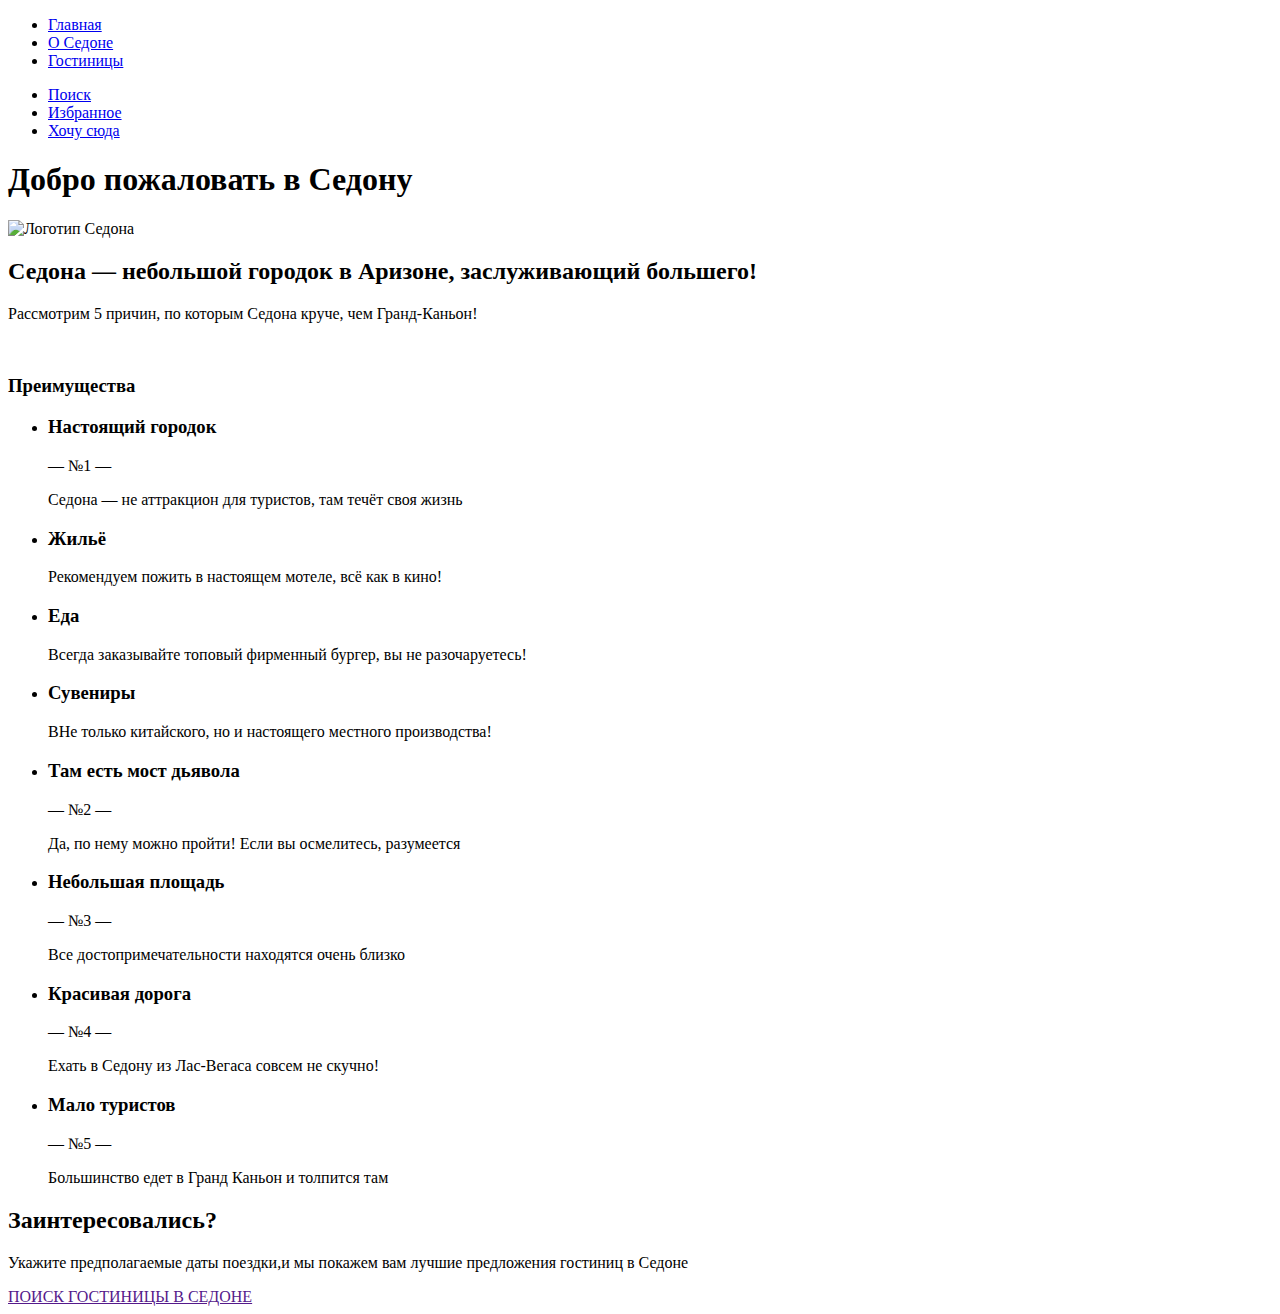
==== index.html @ 96c13f96 "Добавляет разметку" ====
<!DOCTYPE html>
<html lang="ru">
  <head>
    <meta charset="utf-8">
    <title>Седона</title>
  </head>

  <body>
    <header class="page-header">
      <nav class="navigation">
        <ul class="navigation-list">
          <li class="navigation-item">
            <a class="navigation-link" href="main.html">Главная</a>
          </li>
          <li class="navigation-item">
            <a class="navigation-link" href="about.html">О Седоне</a>
          </li>
          <li class="navigation-item">
            <a class="navigation-link" href="hotel.html">Гостиницы</a>
          </li>

        </ul>
        <ul class="navigation-user">
          <li class="navigation-item">
            <a class="navigation-link" href="#"><span class="visually-hidden">Поиск</span></a>
          </li>
          <li class="navigation-item">
            <a class="navigation-link" href="#"><span class="visually-hidden">Избранное</span></a>
          </li>
          <li class="navigation-item">
            <a class="navigation-link" href="#">Хочу сюда</a>
          </li>

        </ul>
      </nav>
    </header>
    <main class="main-index">
      <h1 class="visually-hiden">Добро пожаловать в Седону</h1>
       <img class="logo" src="" alt="Логотип Седона">
        <h2 class="advantages-title">Седона — небольшой городок в Аризоне,
        заслуживающий большего!
       </h2>
        <p class="advantages-description">Рассмотрим 5 причин, по которым Седона круче, чем Гранд-Каньон!</p>    
    <section class="advantages">
       <h3 class="visually-hidden">Преимущества</h3>
         <ul class="advantages-list">
           <li class="advantages-item">
             <h3 class="advantages-title">Настоящий городок</h3>
             <p class="advantages-description">— №1 —</p>
             <p class="advantages-description">Седона — не аттракцион для туристов, там течёт своя жизнь</p>
          </li>
          <li class="advantages-item">
            <h3 class="advantages-title">Жильё</h3>
            <p class="advantages-description">Рекомендуем пожить в настоящем мотеле, 
              всё как в кино!</p>
          </li>
          <li class="advantages-item">
            <h3 class="advantages-title">Еда</h3>
            <p class="advantages-description">Всегда заказывайте
              топовый фирменный бургер, вы не разочаруетесь!</p>
          </li>
          <li class="advantages-item">
            <h3 class="advantages-title">Сувениры</h3>
            <p class="advantages-description">ВНе только китайского, 
              но и настоящего местного производства!</p>
          </li>
          <li class="advantages-item">
            <h3 class="advantages-title">Там есть
              мост дьявола</h3>
              <p class="advantages-description">— №2 —</p>
            <p class="advantages-description">Да, по нему можно пройти! Если вы осмелитесь, разумеется</p>
          </li>
          <li class="advantages-item">
            <h3 class="advantages-title">Небольшая
              площадь</h3>
              <p class="advantages-description">— №3 —</p>
            <p class="advantages-description">Все достопримечательности находятся очень близко</p>
          </li>
          <li class="advantages-item">
            <h3 class="advantages-title">Красивая
              дорога</h3>
            <p class="advantages-description">— №4 —</p>
            <p class="advantages-description">Ехать в Седону из Лас-Вегаса совсем не скучно!</p>
          </li>
          <li class="advantages-item">
            <h3 class="advantages-title">Мало туристов</h3>
            <p class="advantages-description">— №5 —</p>  
            <p class="advantages-description">Большинство едет в Гранд Каньон и толпится там</p>
          </li>
          </ul>
      </section>
      <section>
        <h2 class="hoteles-titel">Заинтересовались?</h2>
        <p>Укажите предполагаемые даты поездки,и мы покажем вам лучшие предложения гостиниц в Седоне
        </p>
        <a href="">ПОИСК ГОСТИНИЦЫ В CЕДОНЕ</a>
      </section>
    </main>

  </body>
</html>
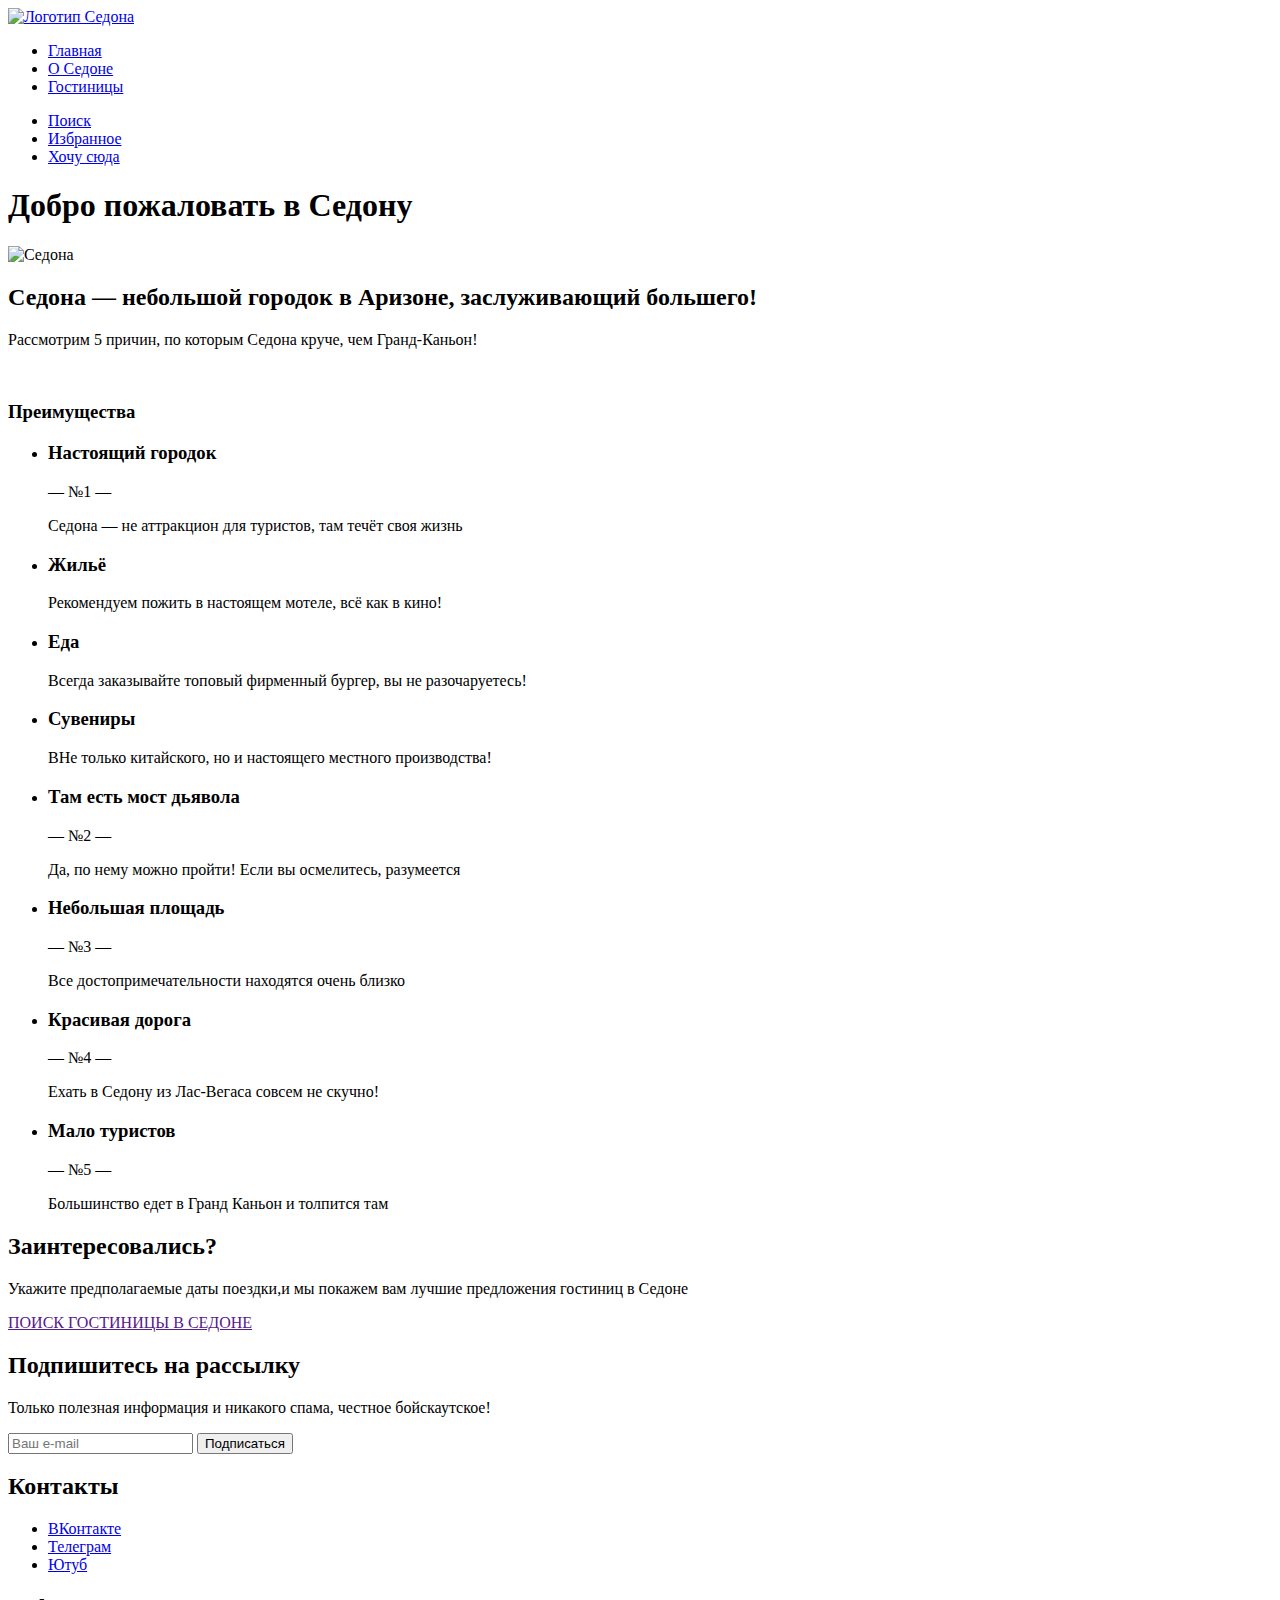
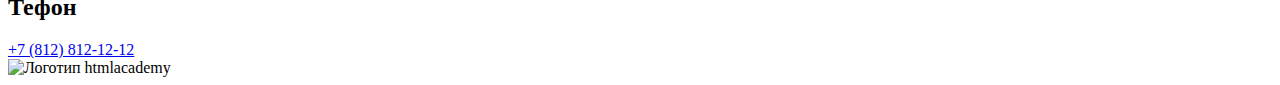
==== commit 09228175: "Добавляет разметку" ====
--- a/index.html
+++ b/index.html
@@ -8,35 +8,36 @@
   <body>
     <header class="page-header">
       <nav class="navigation">
+        <a class="navigation-logo" href="index.html">
+          <img class="page-header-logo" src="" alt="Логотип Седона">
+        </a>
         <ul class="navigation-list">
           <li class="navigation-item">
-            <a class="navigation-link" href="main.html">Главная</a>
+              <a class="navigation-link" href="main.html">Главная</a>
           </li>
           <li class="navigation-item">
-            <a class="navigation-link" href="about.html">О Седоне</a>
+              <a class="navigation-link" href="about.html">О Седоне</a>
           </li>
           <li class="navigation-item">
-            <a class="navigation-link" href="hotel.html">Гостиницы</a>
+              <a class="navigation-link navigation-link-current" href="hotel.html">Гостиницы</a>
           </li>
-
-        </ul>
-        <ul class="navigation-user">
+      </ul>
+      <ul class="navigation-user">
           <li class="navigation-item">
-            <a class="navigation-link" href="#"><span class="visually-hidden">Поиск</span></a>
+              <a class="navigation-link" href="#"><span class="visually-hidden">Поиск</span></a>
           </li>
           <li class="navigation-item">
-            <a class="navigation-link" href="#"><span class="visually-hidden">Избранное</span></a>
+              <a class="navigation-link" href="#"><span class="visually-hidden">Избранное</span></a>
           </li>
           <li class="navigation-item">
-            <a class="navigation-link" href="#">Хочу сюда</a>
+              <a class="navigation-link" href="#">Хочу сюда</a>
           </li>
-
-        </ul>
+    </ul>
       </nav>
     </header>
     <main class="main-index">
       <h1 class="visually-hiden">Добро пожаловать в Седону</h1>
-       <img class="logo" src="" alt="Логотип Седона">
+       <img class="logo" src="" alt="Седона">
         <h2 class="advantages-title">Седона — небольшой городок в Аризоне,
         заслуживающий большего!
        </h2>
@@ -95,7 +96,46 @@
         </p>
         <a href="">ПОИСК ГОСТИНИЦЫ В CЕДОНЕ</a>
       </section>
+      <section class="subscription">
+        <h2 class="subscription-title">
+          Подпишитесь на рассылку
+        </h2>
+        <p>Только полезная информация и никакого спама, честное бойскаутское!</p>
+        <form class="subscription-form" action="https://echo.htmlacademy.ru/" method="post"> 
+        <input class="field" placeholder="Ваш e-mail" type="email" name="subsription-email" id="subsription-email">
+        <button class="button-subsription-email" type="submit">
+          <span class="visually-hidden">Подписаться</span>
+        </button>
+        </form>
+      </section>
     </main>
 
+    <footer class="page-footer">
+      <section class="footer-social">
+      <h2 class="visually-hidden">Контакты</h2>
+      <ul>
+        <li class="footer-social-item">
+          <a class="button" href="https://vk.com/htmlacademy">
+            <span class="visually-hidden">ВКонтакте</span>
+          </a>
+        </li>
+        <li class="footer-social-item">
+          <a class="button" href="https://t.me/htmlacademy">
+            <span class="visually-hidden">Телеграм</span>
+          </a>
+        </li>
+        <li class="footer-social-item">
+          <a class="button" href=" https://www.youtube.com/user/htmlacademyru">
+            <span class="visually-hidden">Ютуб</span>
+          </a>
+        </li>
+      </ul>
+      </section>
+      <section class="footer-contacts">
+        <h2 class="visually-hidden">Тефон</h2>
+      <a class="footer-contacts-phone" href="tel:+78128121212">+7 (812) 812-12-12</a> 
+      </section>
+      <img class="logo" src="" alt="Логотип htmlacademy">
+    </footer>
   </body>
 </html>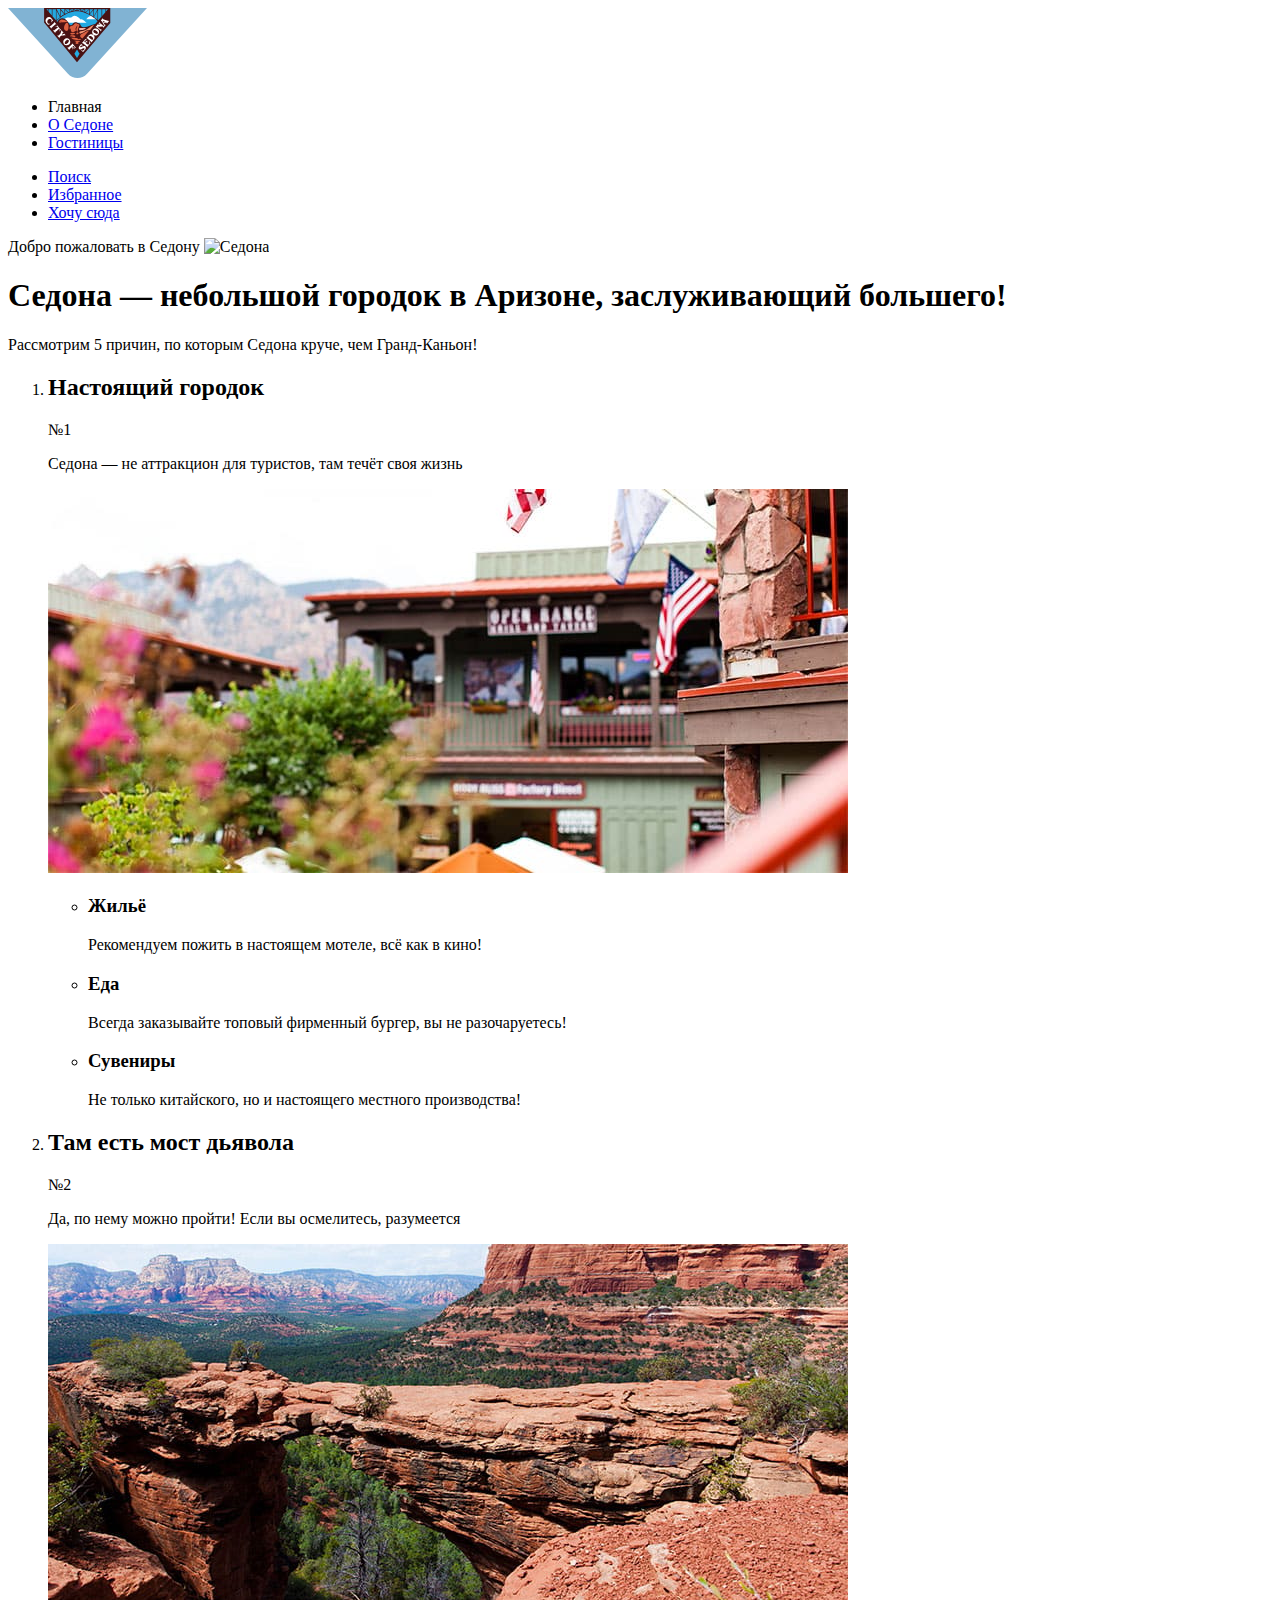
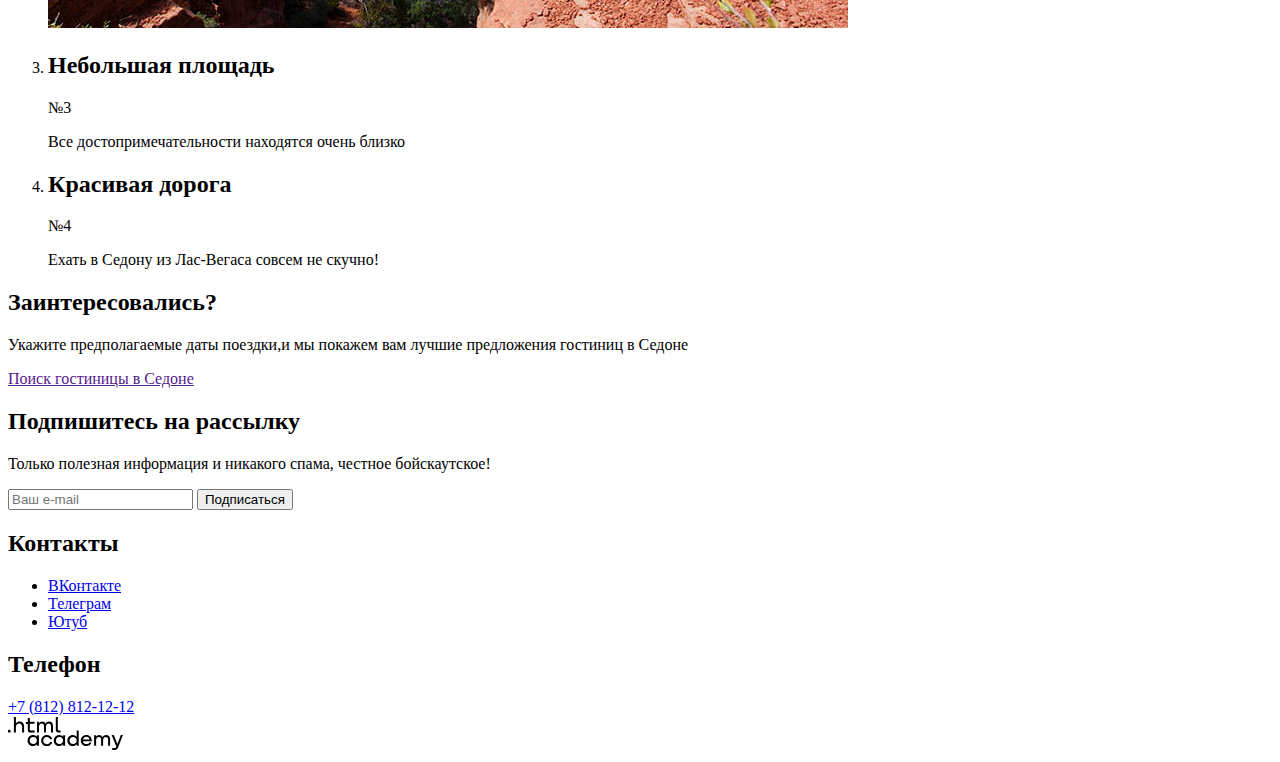
==== commit 46b677b8: "Добавляет графику" ====
--- a/index.html
+++ b/index.html
@@ -4,111 +4,110 @@
     <meta charset="utf-8">
     <title>Седона</title>
   </head>
+  <body>
 
-  <body>
-    <header class="page-header">
+
+  <header class="page-header">
+    <img class="page-header-logo" src="images/logo.svg" width="139" height="70" alt="Логотип Седона">
       <nav class="navigation">
-        <a class="navigation-logo" href="index.html">
-          <img class="page-header-logo" src="" alt="Логотип Седона">
-        </a>
         <ul class="navigation-list">
           <li class="navigation-item">
-              <a class="navigation-link" href="main.html">Главная</a>
+            <a class="navigation-link navigation-link-current">Главная</a>
           </li>
           <li class="navigation-item">
-              <a class="navigation-link" href="about.html">О Седоне</a>
+            <a class="navigation-link" href="about.html">О Седоне</a>
           </li>
           <li class="navigation-item">
-              <a class="navigation-link navigation-link-current" href="hotel.html">Гостиницы</a>
+            <a class="navigation-link" href="hotel.html">Гостиницы</a>
           </li>
-      </ul>
-      <ul class="navigation-user">
+        </ul>
+      </nav>
+        <ul class="navigation-user">
           <li class="navigation-item">
-              <a class="navigation-link" href="#"><span class="visually-hidden">Поиск</span></a>
+            <a class="navigation-link" href="#"><span class="visually-hidden">Поиск</span></a>
           </li>
           <li class="navigation-item">
-              <a class="navigation-link" href="#"><span class="visually-hidden">Избранное</span></a>
+            <a class="navigation-link" href="#"><span class="visually-hidden">Избранное</span></a>
           </li>
           <li class="navigation-item">
-              <a class="navigation-link" href="#">Хочу сюда</a>
+            <a class="navigation-link" href="#">Хочу сюда</a>
           </li>
-    </ul>
-      </nav>
-    </header>
-    <main class="main-index">
-      <h1 class="visually-hiden">Добро пожаловать в Седону</h1>
-       <img class="logo" src="" alt="Седона">
-        <h2 class="advantages-title">Седона — небольшой городок в Аризоне,
-        заслуживающий большего!
-       </h2>
-        <p class="advantages-description">Рассмотрим 5 причин, по которым Седона круче, чем Гранд-Каньон!</p>    
-    <section class="advantages">
-       <h3 class="visually-hidden">Преимущества</h3>
-         <ul class="advantages-list">
-           <li class="advantages-item">
-             <h3 class="advantages-title">Настоящий городок</h3>
-             <p class="advantages-description">— №1 —</p>
-             <p class="advantages-description">Седона — не аттракцион для туристов, там течёт своя жизнь</p>
+        </ul>
+   </header>
+
+<main class="main-index">
+  <div>
+    <a class="visually-hiden">Добро пожаловать в Седону</a>
+    <img class="logo" src="" alt="Седона">
+  </div>
+  <section class="advantages">
+    <h1 class="advantages-title">Седона — небольшой городок в Аризоне, заслуживающий большего!</h1>
+      <p class="advantages-description">Рассмотрим 5 причин, по которым Седона круче, чем Гранд-Каньон!</p>
+        <ol class="advantages-list">
+          <li class="advantages-item">
+            <div class="advantages-card">
+              <h2 class="advantages-title">Настоящий городок</h2>
+              <p class="advantages-description">№1</p>
+              <p class="advantages-description">Седона — не аттракцион для туристов, там течёт своя жизнь</p>
+            </div>
+            <div class="advantages-img">
+              <img src="images/advantages-image.jpg" width="800" height="384" alt="вид на седону">
+            </div>
+            <ul>
+              <li class="advantages-item">
+                <div class="card">
+                <h3 class="advantages-title">Жильё</h3>
+                <p class="advantages-description">Рекомендуем пожить в настоящем мотеле, всё как в кино!</p>
+                </div>
+              </li>
+              <li class="advantages-item">
+                <div class="card">
+                <h3 class="advantages-title">Еда</h3>
+                <p class="advantages-description">Всегда заказывайте топовый фирменный бургер, вы не разочаруетесь!</p>
+                </div>
+              </li>
+              <li class="advantages-item">
+                <div class="card">
+                <h3 class="advantages-title">Сувениры</h3>
+                <p class="advantages-description">Не только китайского, но и настоящего местного производства!</p>
+                </div>
+              </li>
+            </ul>
           </li>
           <li class="advantages-item">
-            <h3 class="advantages-title">Жильё</h3>
-            <p class="advantages-description">Рекомендуем пожить в настоящем мотеле, 
-              всё как в кино!</p>
+            <h2 class="advantages-title">Там есть мост дьявола</h2>
+              <p class="advantages-description">№2</p>
+              <p class="advantages-description">Да, по нему можно пройти! Если вы осмелитесь, разумеется</p>
+            <div class="advantages-img">
+              <img src="images/photo_canion.jpg" width="800" height="384" alt="вид на каньон">
+            </div>
           </li>
           <li class="advantages-item">
-            <h3 class="advantages-title">Еда</h3>
-            <p class="advantages-description">Всегда заказывайте
-              топовый фирменный бургер, вы не разочаруетесь!</p>
+            <h2 class="advantages-title">Небольшая площадь</h2>
+              <p class="advantages-description">№3</p>
+              <p class="advantages-description">Все достопримечательности находятся очень близко</p>
           </li>
           <li class="advantages-item">
-            <h3 class="advantages-title">Сувениры</h3>
-            <p class="advantages-description">ВНе только китайского, 
-              но и настоящего местного производства!</p>
+            <h2 class="advantages-title">Красивая дорога</h2>
+              <p class="advantages-description">№4</p>
+              <p class="advantages-description">Ехать в Седону из Лас-Вегаса совсем не скучно!</p>
           </li>
-          <li class="advantages-item">
-            <h3 class="advantages-title">Там есть
-              мост дьявола</h3>
-              <p class="advantages-description">— №2 —</p>
-            <p class="advantages-description">Да, по нему можно пройти! Если вы осмелитесь, разумеется</p>
-          </li>
-          <li class="advantages-item">
-            <h3 class="advantages-title">Небольшая
-              площадь</h3>
-              <p class="advantages-description">— №3 —</p>
-            <p class="advantages-description">Все достопримечательности находятся очень близко</p>
-          </li>
-          <li class="advantages-item">
-            <h3 class="advantages-title">Красивая
-              дорога</h3>
-            <p class="advantages-description">— №4 —</p>
-            <p class="advantages-description">Ехать в Седону из Лас-Вегаса совсем не скучно!</p>
-          </li>
-          <li class="advantages-item">
-            <h3 class="advantages-title">Мало туристов</h3>
-            <p class="advantages-description">— №5 —</p>  
-            <p class="advantages-description">Большинство едет в Гранд Каньон и толпится там</p>
-          </li>
-          </ul>
-      </section>
-      <section>
-        <h2 class="hoteles-titel">Заинтересовались?</h2>
-        <p>Укажите предполагаемые даты поездки,и мы покажем вам лучшие предложения гостиниц в Седоне
-        </p>
-        <a href="">ПОИСК ГОСТИНИЦЫ В CЕДОНЕ</a>
-      </section>
-      <section class="subscription">
-        <h2 class="subscription-title">
-          Подпишитесь на рассылку
-        </h2>
+        </ol>
+    </section>
+    <section>
+      <h2 class="hoteles-titel">Заинтересовались?</h2>
+        <p>Укажите предполагаемые даты поездки,и мы покажем вам лучшие предложения гостиниц в Седоне</p>
+        <a href="">Поиск гостиницы в Седоне</a>
+    </section>
+    <section class="subscription">
+      <h2 class="subscription-title">Подпишитесь на рассылку</h2>
         <p>Только полезная информация и никакого спама, честное бойскаутское!</p>
-        <form class="subscription-form" action="https://echo.htmlacademy.ru/" method="post"> 
+        <form class="subscription-form" action="https://echo.htmlacademy.ru/" method="post">
         <input class="field" placeholder="Ваш e-mail" type="email" name="subsription-email" id="subsription-email">
-        <button class="button-subsription-email" type="submit">
-          <span class="visually-hidden">Подписаться</span>
-        </button>
+        <button class="button-subsription-email" type="submit">Подписаться</button>
         </form>
-      </section>
-    </main>
+    </section>
+  </main>
 
     <footer class="page-footer">
       <section class="footer-social">
@@ -130,12 +129,17 @@
           </a>
         </li>
       </ul>
+      <div class="footer-contacts">
+        <h2 class="visually-hidden">Телефон</h2>
+        <a class="footer-contacts-phone" href="tel:+78128121212">+7 (812) 812-12-12</a>
+      </div>
       </section>
-      <section class="footer-contacts">
-        <h2 class="visually-hidden">Тефон</h2>
-      <a class="footer-contacts-phone" href="tel:+78128121212">+7 (812) 812-12-12</a> 
-      </section>
-      <img class="logo" src="" alt="Логотип htmlacademy">
+
+      <div>
+        <a class="logo-html" href="https://htmlacademy.ru/">
+        <img class="logo" src="images/logo_htmlacademy.svg" width="115" height="34" alt="Логотип htmlacademy">
+        </a>
+      </div>
     </footer>
   </body>
-</html>+</html>
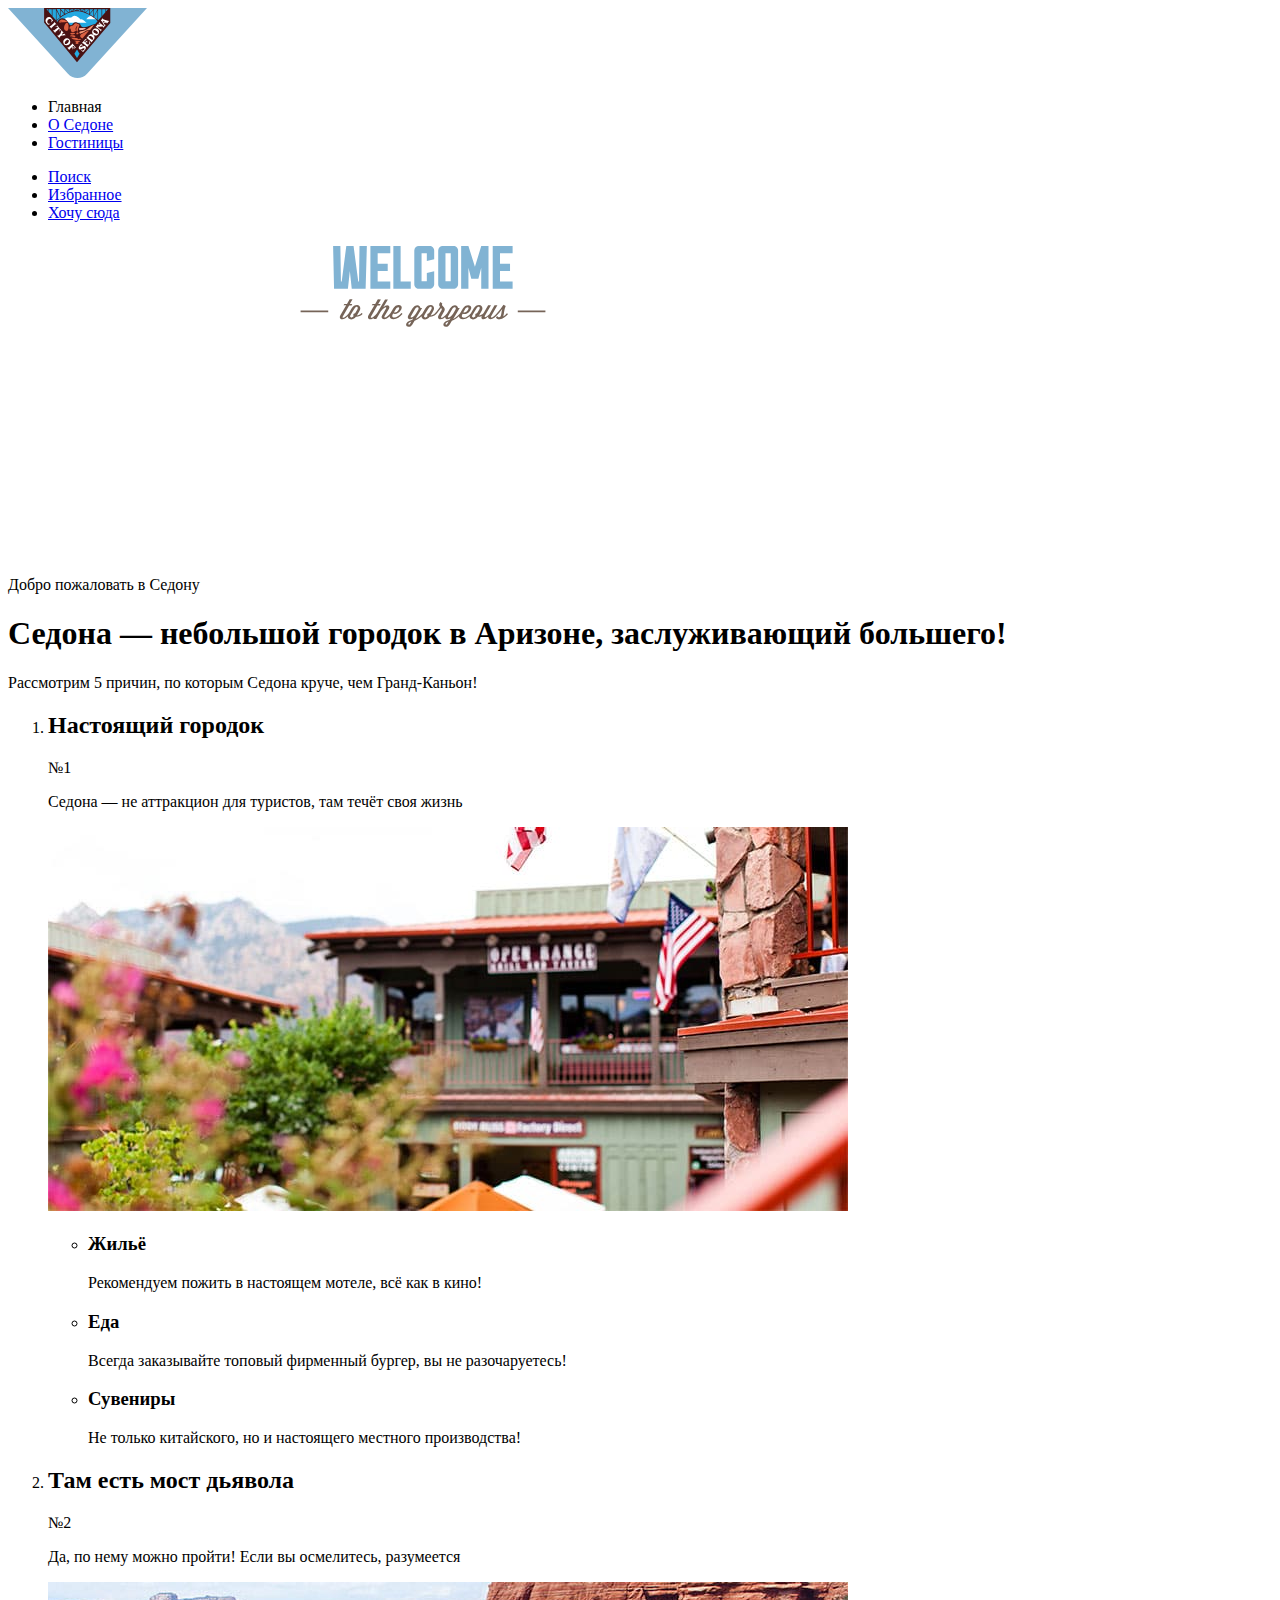
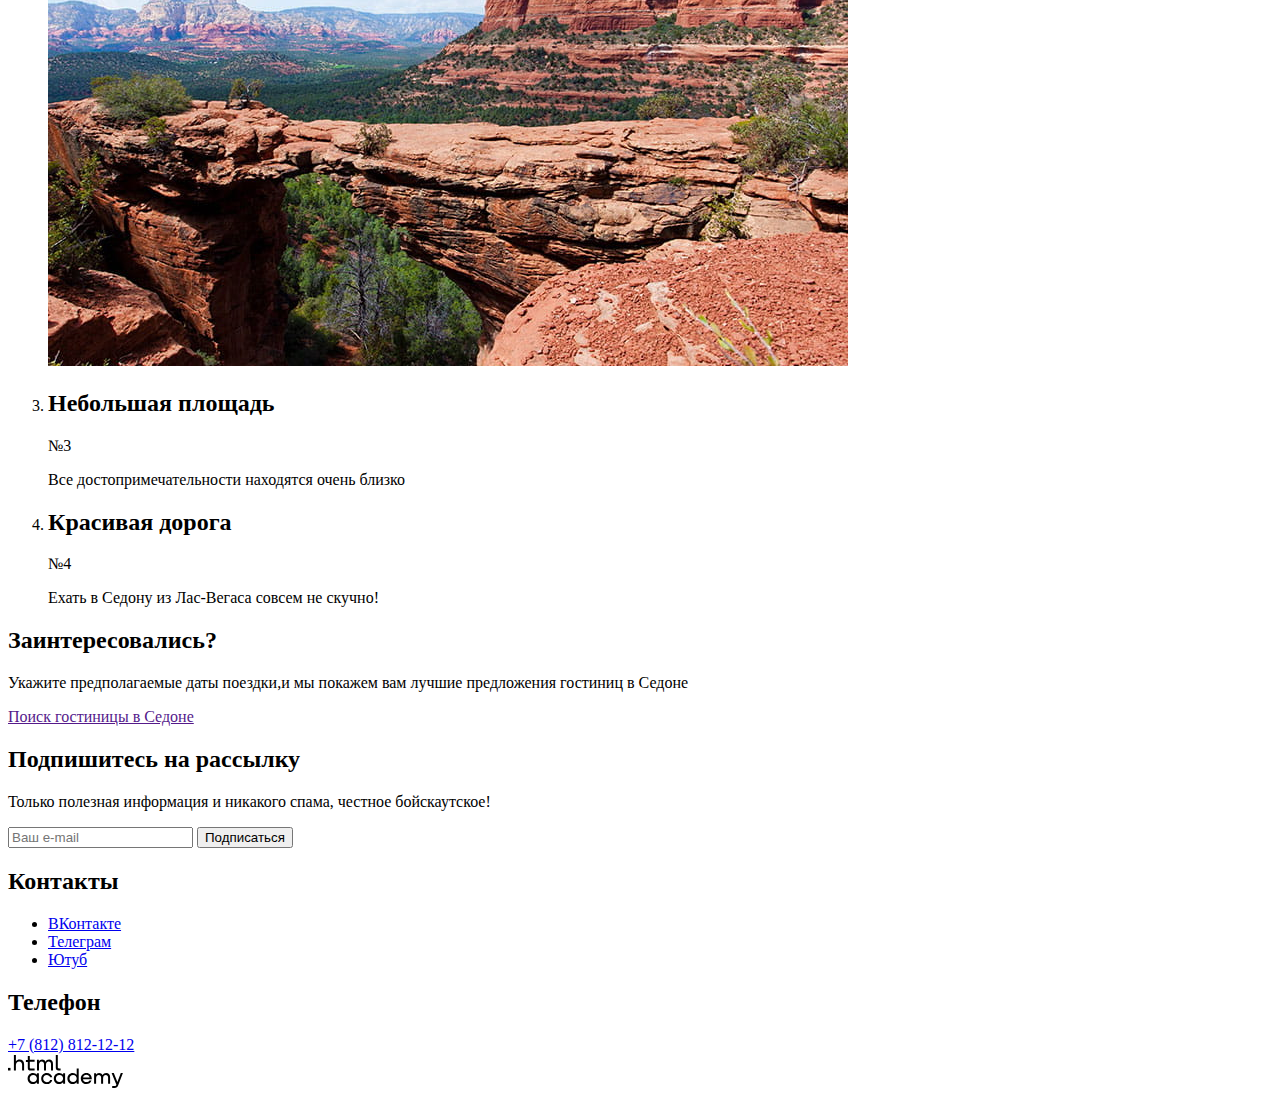
==== commit 061c492f: "Добавляет графику -2" ====
--- a/index.html
+++ b/index.html
@@ -38,7 +38,7 @@
 <main class="main-index">
   <div>
     <a class="visually-hiden">Добро пожаловать в Седону</a>
-    <img class="logo" src="" alt="Седона">
+    <img class="logo" src="images/welcome_logo.svg" width="438" height="352" alt="Welcome to the gorgeous Sedona">
   </div>
   <section class="advantages">
     <h1 class="advantages-title">Седона — небольшой городок в Аризоне, заслуживающий большего!</h1>
@@ -51,7 +51,7 @@
               <p class="advantages-description">Седона — не аттракцион для туристов, там течёт своя жизнь</p>
             </div>
             <div class="advantages-img">
-              <img src="images/advantages-image.jpg" width="800" height="384" alt="вид на седону">
+              <img src="images/city_view.jpg" width="800" height="384" alt="вид на каньон">
             </div>
             <ul>
               <li class="advantages-item">
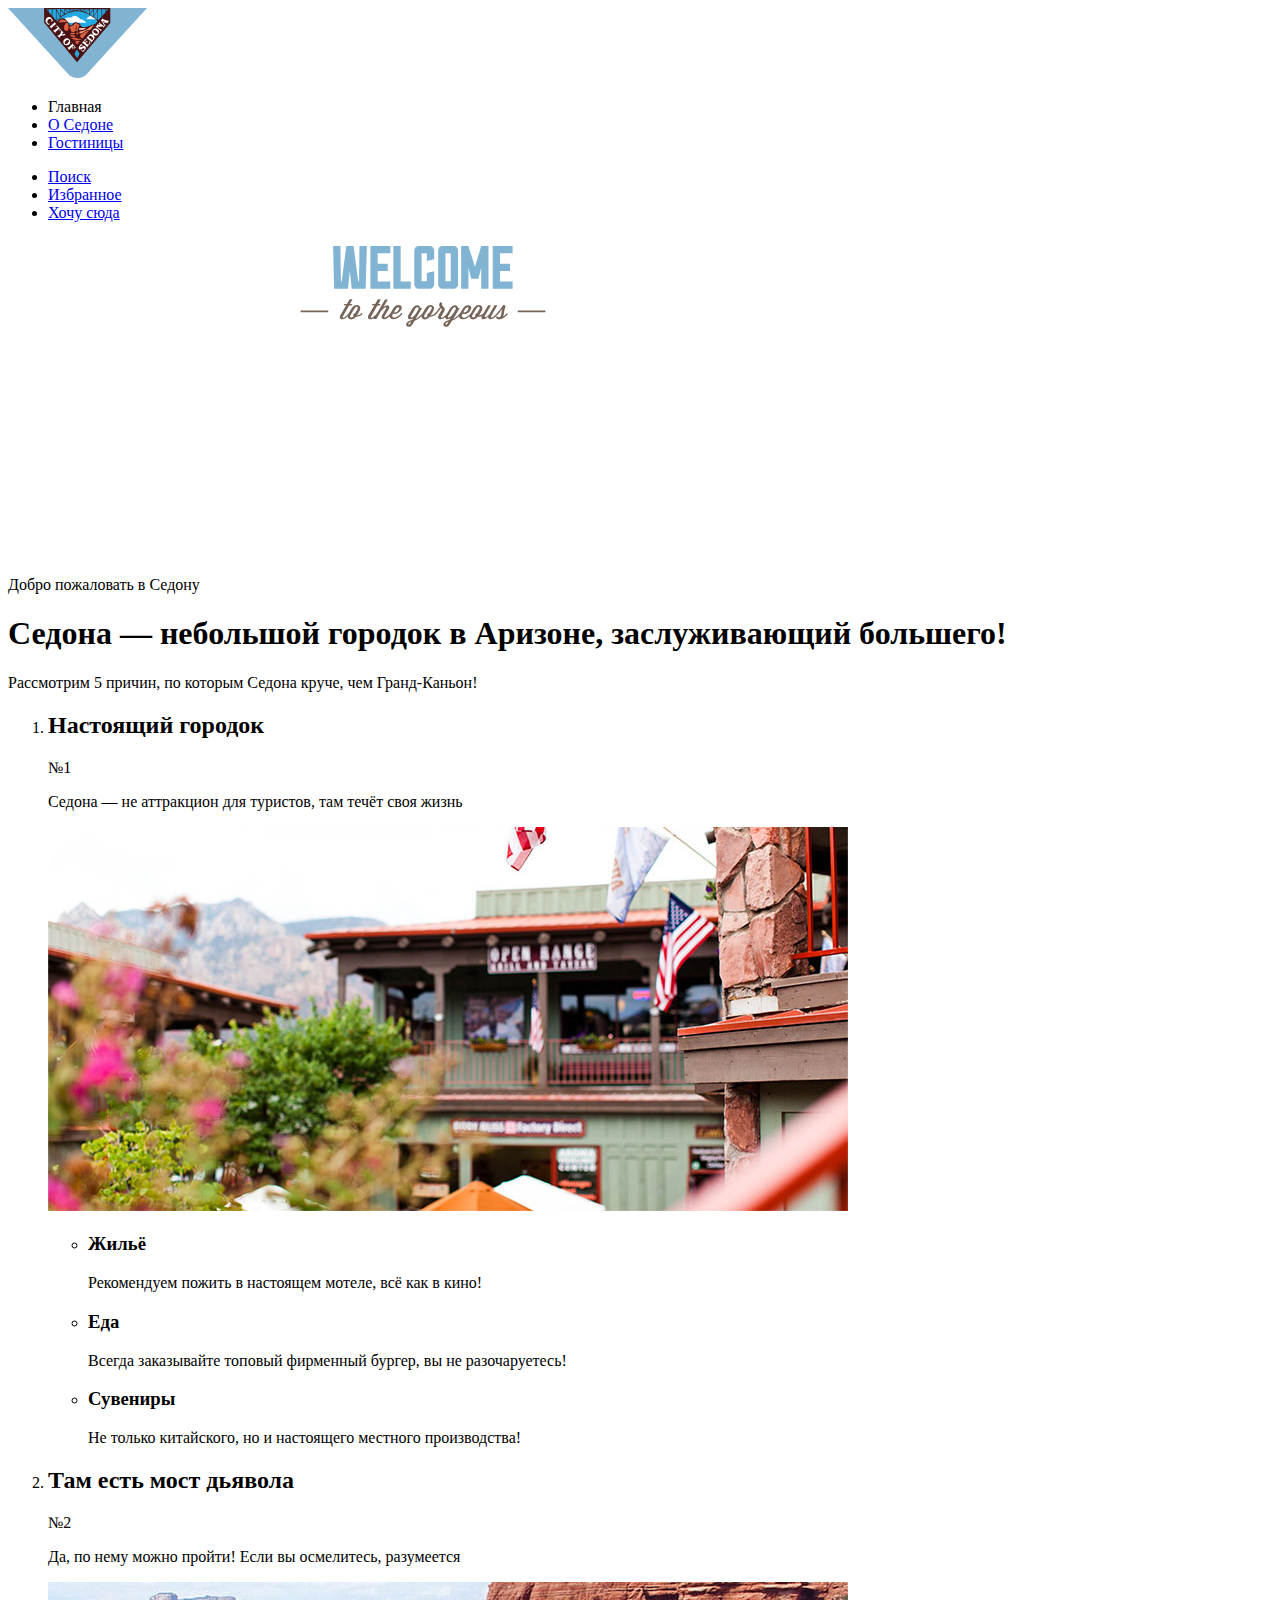
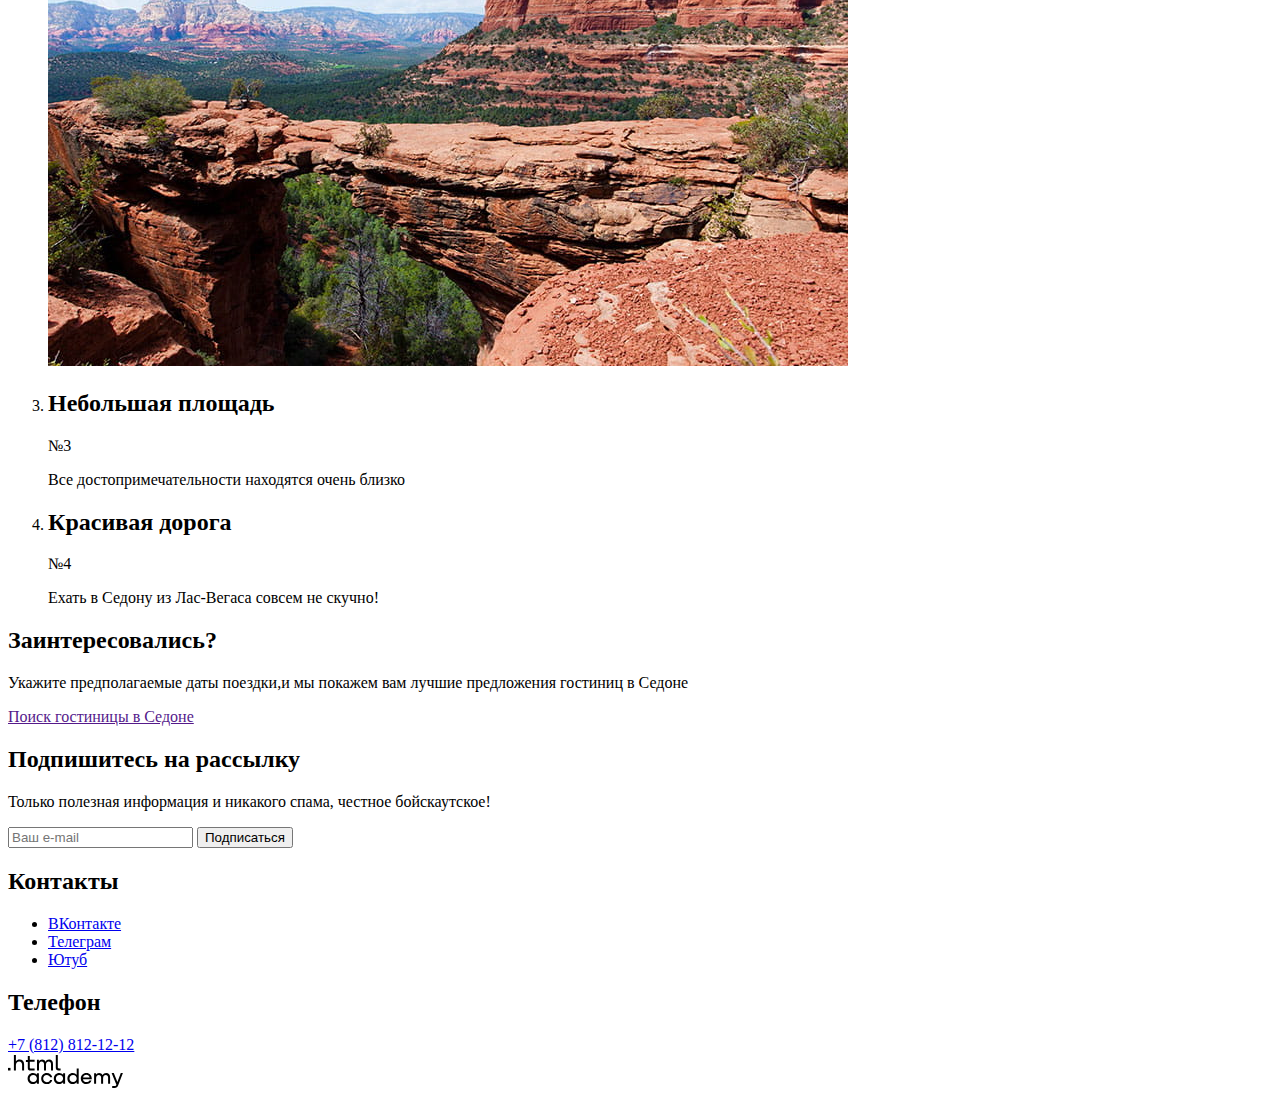
==== commit e51e8db4: "Добавляет картинки" ====
--- a/index.html
+++ b/index.html
@@ -8,7 +8,7 @@
 
 
   <header class="page-header">
-    <img class="page-header-logo" src="images/logo.svg" width="139" height="70" alt="Логотип Седона">
+    <img class="page-header-logo" src="./images/main-logo.svg" width="139" height="70" alt="Логотип Седона">
       <nav class="navigation">
         <ul class="navigation-list">
           <li class="navigation-item">
@@ -38,7 +38,7 @@
 <main class="main-index">
   <div>
     <a class="visually-hiden">Добро пожаловать в Седону</a>
-    <img class="logo" src="images/welcome_logo.svg" width="438" height="352" alt="Welcome to the gorgeous Sedona">
+    <img class="logo" src="./images/welcome-logo.svg" width="438" height="352" alt="Welcome to the gorgeous Sedona">
   </div>
   <section class="advantages">
     <h1 class="advantages-title">Седона — небольшой городок в Аризоне, заслуживающий большего!</h1>
@@ -51,7 +51,7 @@
               <p class="advantages-description">Седона — не аттракцион для туристов, там течёт своя жизнь</p>
             </div>
             <div class="advantages-img">
-              <img src="images/city_view.jpg" width="800" height="384" alt="вид на каньон">
+              <img src="./images/view-sedona.jpg" width="800" height="384" alt="Вид на каньон Седоны">
             </div>
             <ul>
               <li class="advantages-item">
@@ -79,7 +79,7 @@
               <p class="advantages-description">№2</p>
               <p class="advantages-description">Да, по нему можно пройти! Если вы осмелитесь, разумеется</p>
             <div class="advantages-img">
-              <img src="images/photo_canion.jpg" width="800" height="384" alt="вид на каньон">
+              <img src="./images/photo-canion.jpg" width="800" height="384" alt="вид на каньон">
             </div>
           </li>
           <li class="advantages-item">
@@ -137,9 +137,10 @@
 
       <div>
         <a class="logo-html" href="https://htmlacademy.ru/">
-        <img class="logo" src="images/logo_htmlacademy.svg" width="115" height="34" alt="Логотип htmlacademy">
+        <img class="logo" src="./images/logo_htmlacademy.svg" width="115" height="34" alt="Логотип htmlacademy">
         </a>
       </div>
     </footer>
   </body>
 </html>
+
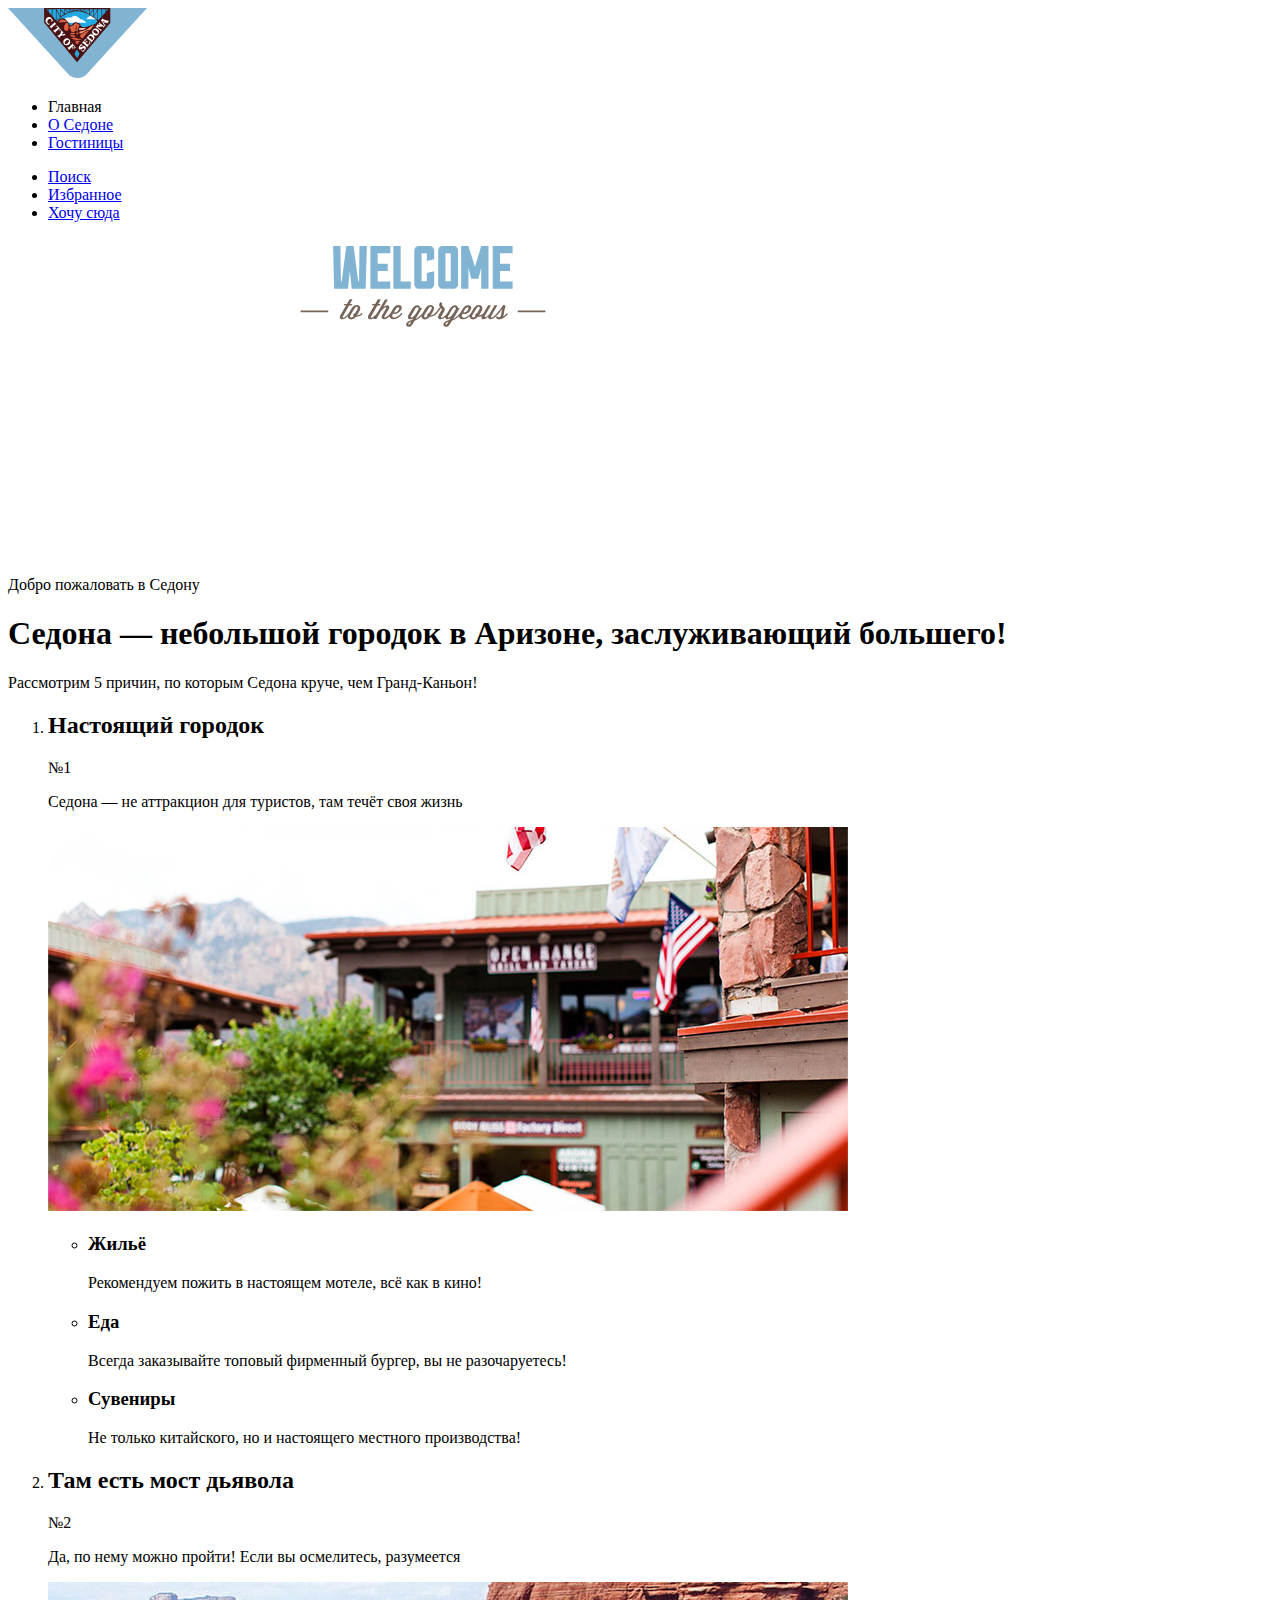
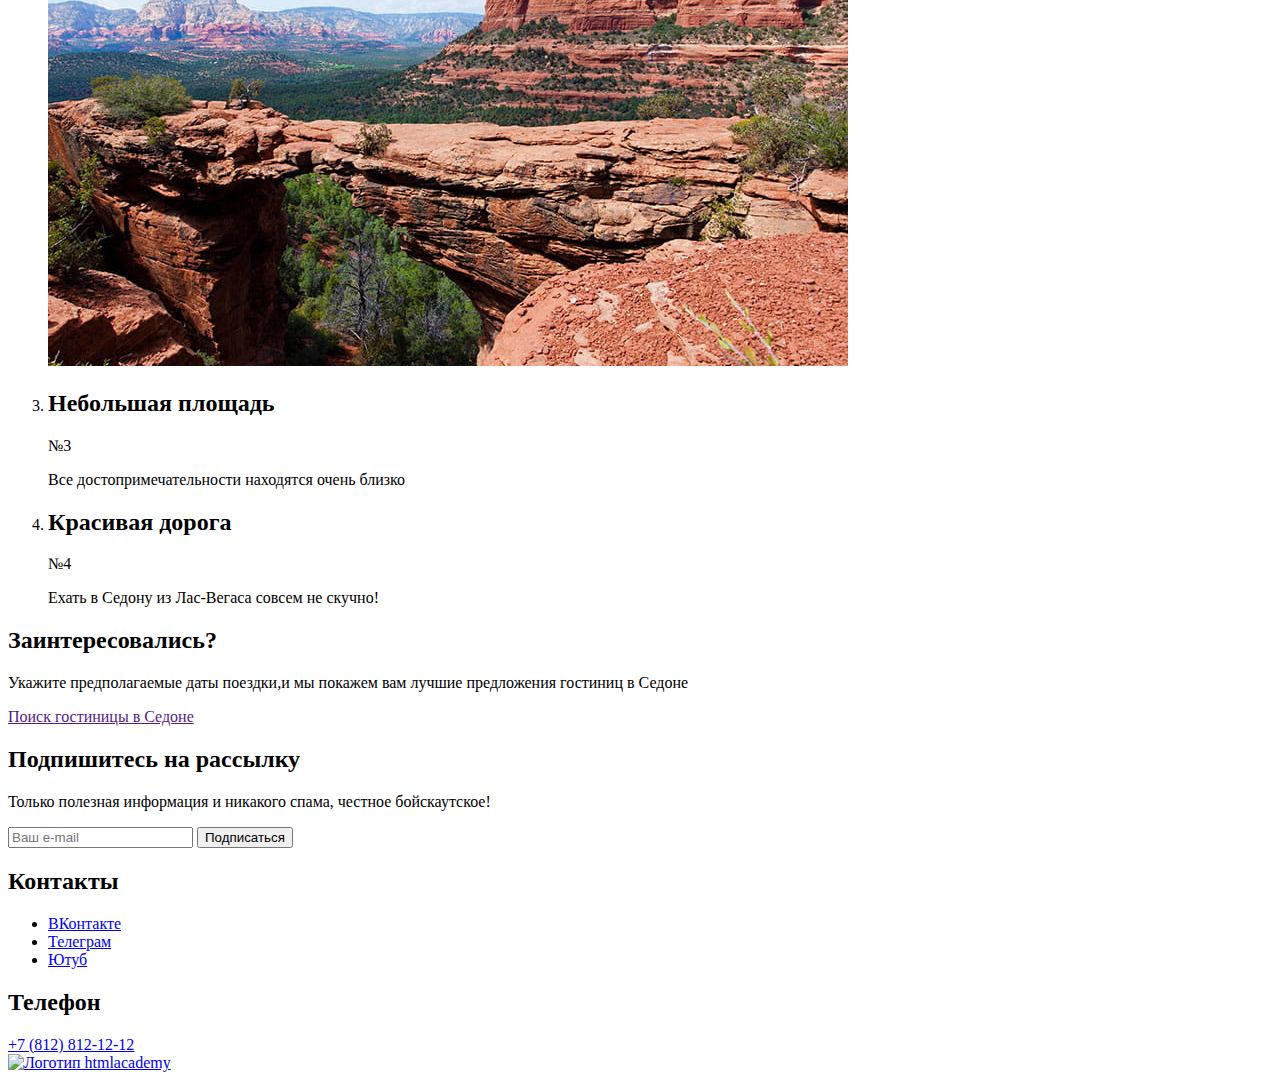
==== commit c173fd16: "Merge branch 'master' into Добавляет-графику-2" ====
--- a/index.html
+++ b/index.html
@@ -142,5 +142,4 @@
       </div>
     </footer>
   </body>
-</html>
-
+</html>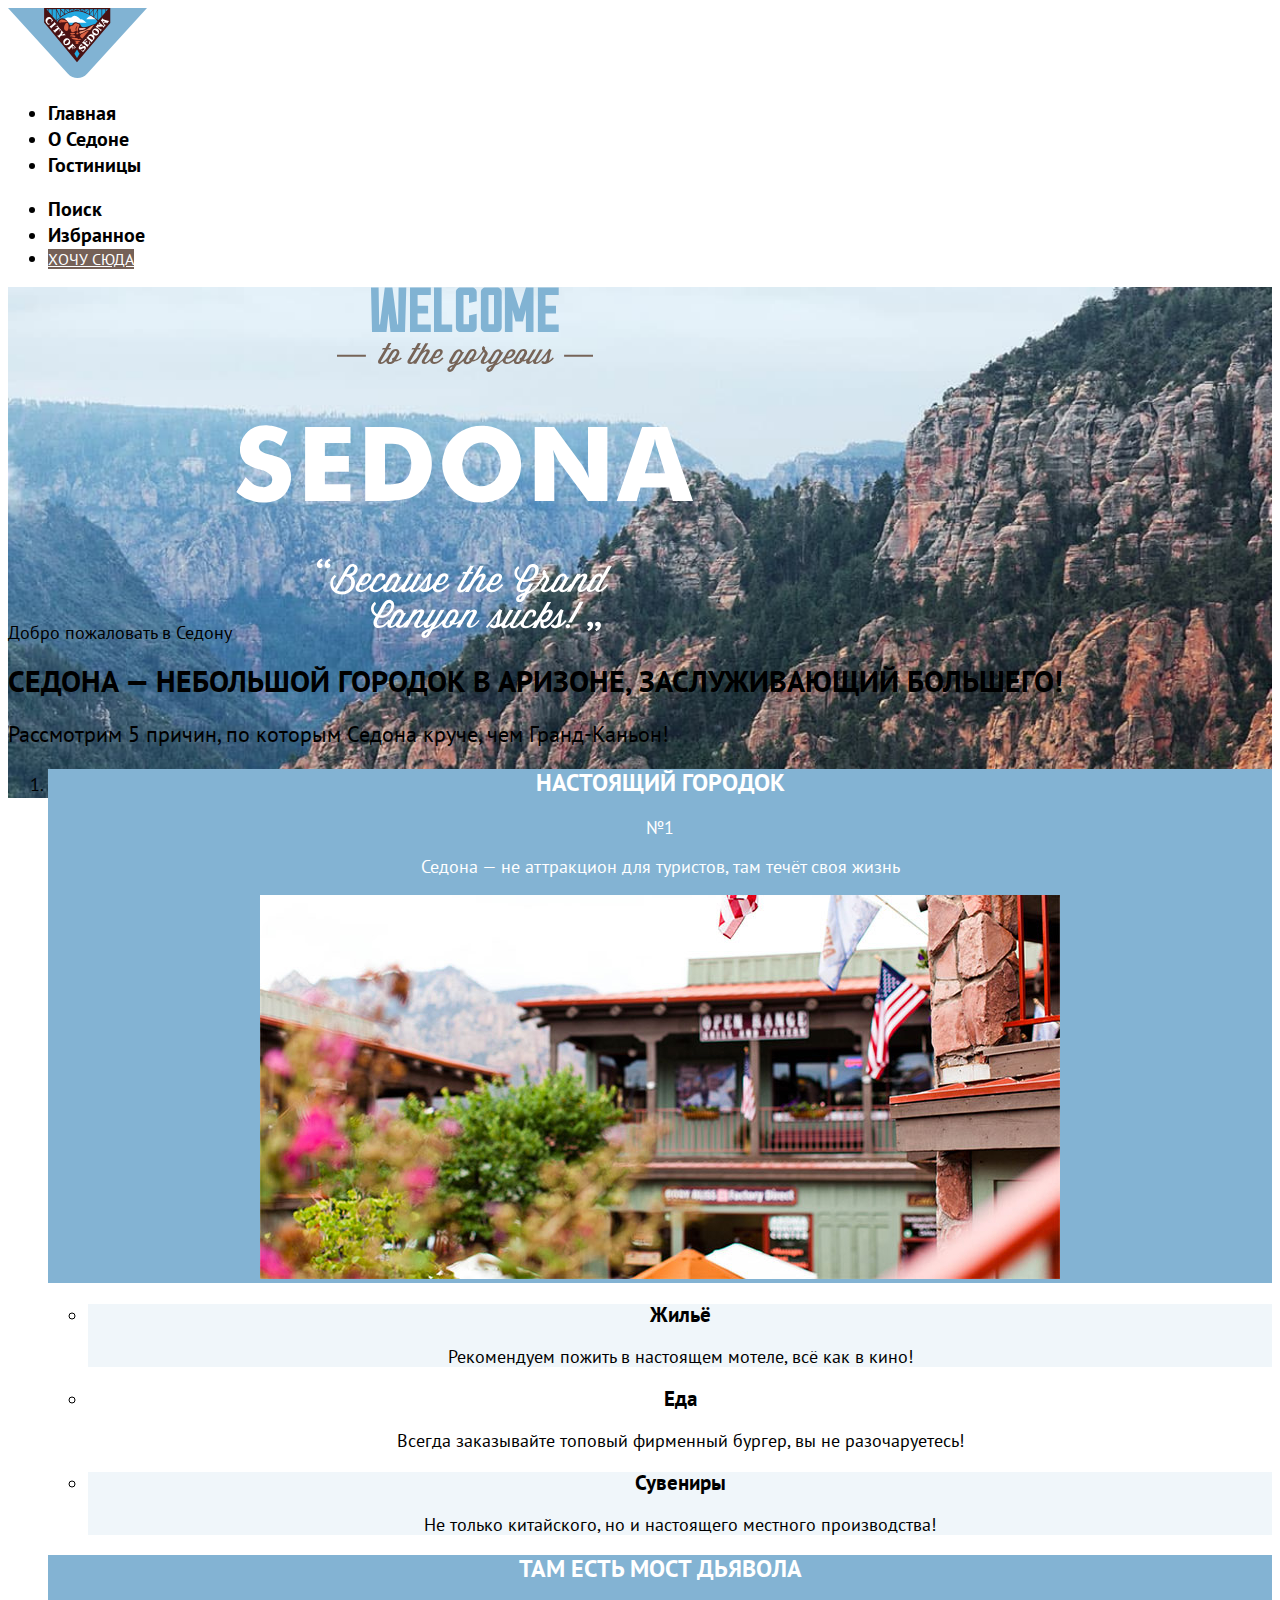
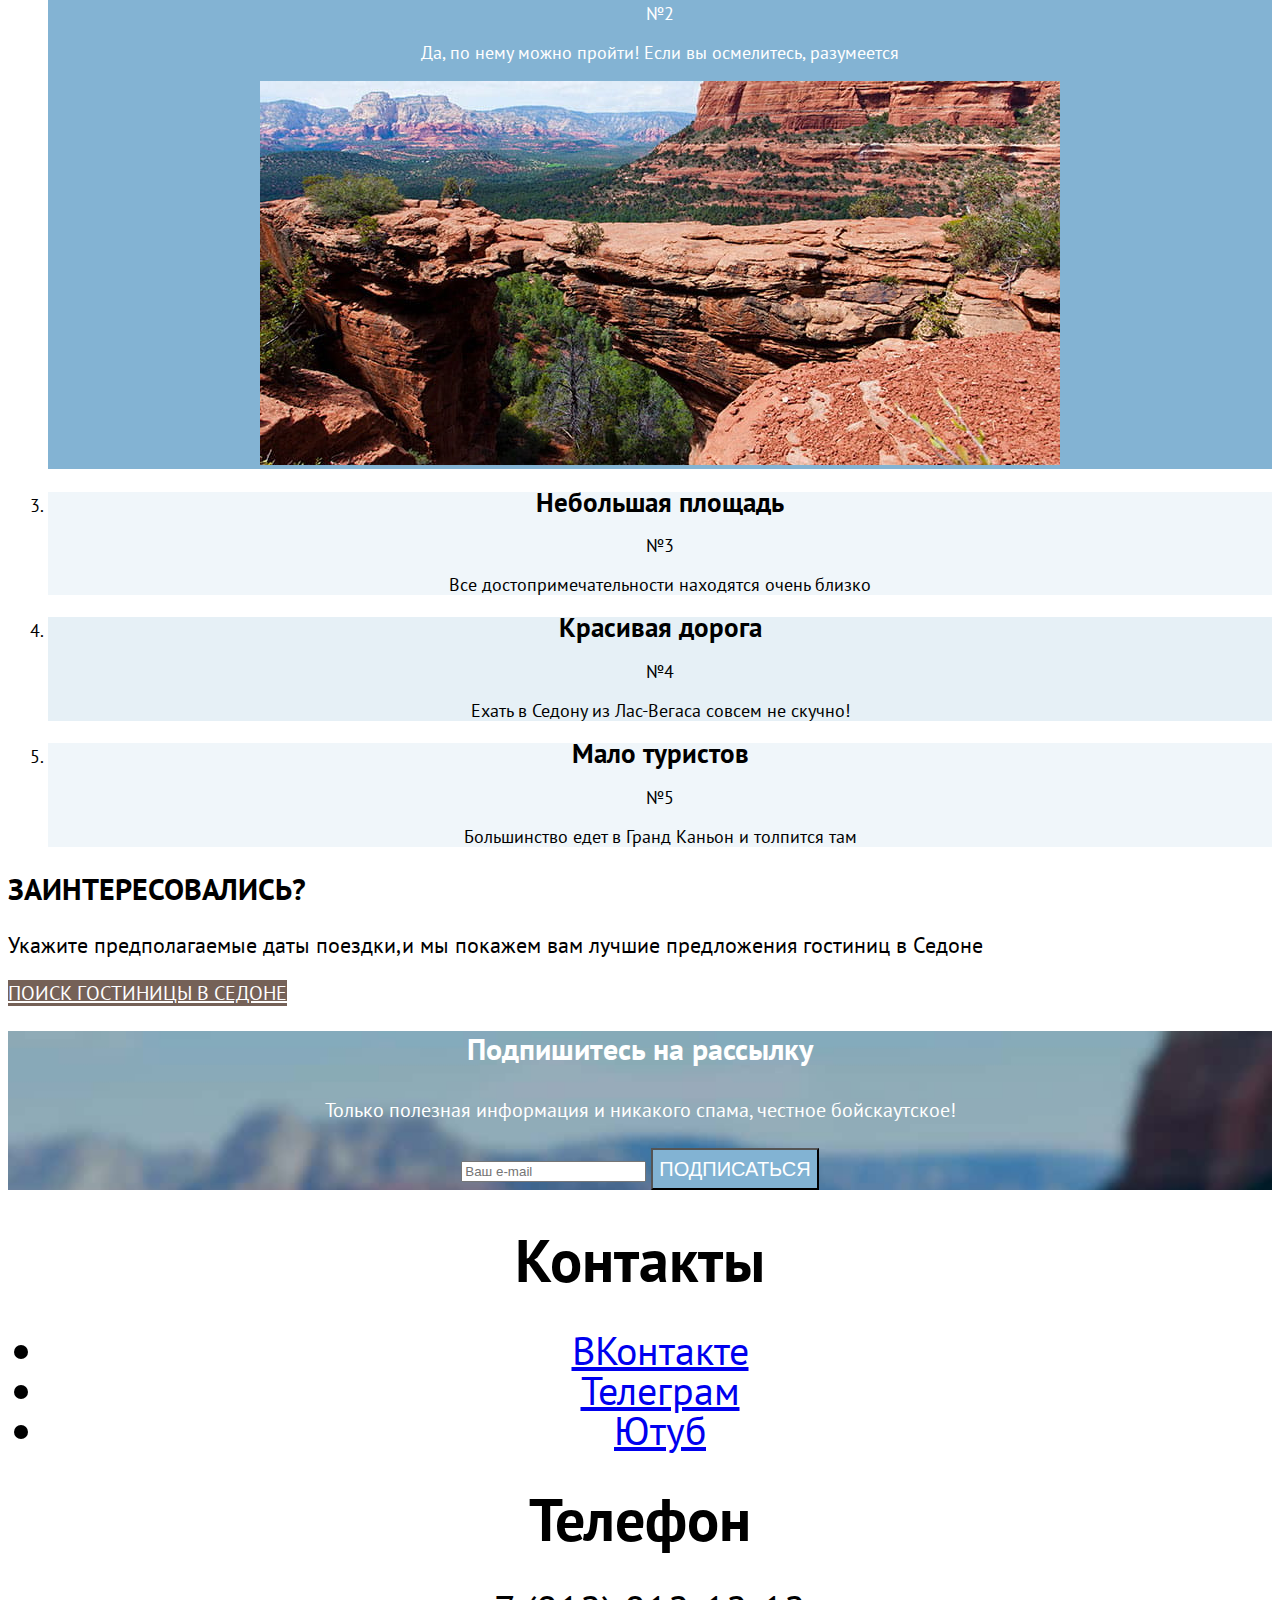
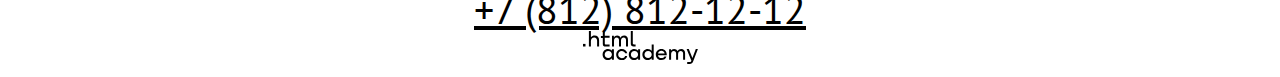
==== commit 98748949: "Merge pull request #6 from Vshahova/master" ====
--- a/index.html
+++ b/index.html
@@ -3,6 +3,7 @@
   <head>
     <meta charset="utf-8">
     <title>Седона</title>
+    <link rel="stylesheet" href="styles/styles.css">
   </head>
   <body>
 
@@ -18,7 +19,7 @@
             <a class="navigation-link" href="about.html">О Седоне</a>
           </li>
           <li class="navigation-item">
-            <a class="navigation-link" href="hotel.html">Гостиницы</a>
+            <a class="navigation-link" href="catalog.html">Гостиницы</a>
           </li>
         </ul>
       </nav>
@@ -30,7 +31,7 @@
             <a class="navigation-link" href="#"><span class="visually-hidden">Избранное</span></a>
           </li>
           <li class="navigation-item">
-            <a class="navigation-link" href="#">Хочу сюда</a>
+            <a class="navigation-buttom" href="#">Хочу сюда</a>
           </li>
         </ul>
    </header>
@@ -38,35 +39,33 @@
 <main class="main-index">
   <div>
     <a class="visually-hiden">Добро пожаловать в Седону</a>
-    <img class="logo" src="./images/welcome-logo.svg" width="438" height="352" alt="Welcome to the gorgeous Sedona">
+    <img class="logo" src="./images/welcome-logo.svg" width="458" height="352" alt="Welcome to the gorgeous Sedona">
   </div>
   <section class="advantages">
-    <h1 class="advantages-title">Седона — небольшой городок в Аризоне, заслуживающий большего!</h1>
-      <p class="advantages-description">Рассмотрим 5 причин, по которым Седона круче, чем Гранд-Каньон!</p>
+    <h1 class="main-title">Седона — небольшой городок в Аризоне, заслуживающий большего!</h1>
+      <p class="main-description">Рассмотрим 5 причин, по которым Седона круче, чем Гранд-Каньон!</p>
         <ol class="advantages-list">
           <li class="advantages-item">
             <div class="advantages-card">
-              <h2 class="advantages-title">Настоящий городок</h2>
+              <h2 class="advantages-title-white">Настоящий городок</h2>
               <p class="advantages-description">№1</p>
               <p class="advantages-description">Седона — не аттракцион для туристов, там течёт своя жизнь</p>
-            </div>
-            <div class="advantages-img">
               <img src="./images/view-sedona.jpg" width="800" height="384" alt="Вид на каньон Седоны">
             </div>
             <ul>
-              <li class="advantages-item">
+              <li class="advantages-house">
                 <div class="card">
                 <h3 class="advantages-title">Жильё</h3>
                 <p class="advantages-description">Рекомендуем пожить в настоящем мотеле, всё как в кино!</p>
                 </div>
               </li>
-              <li class="advantages-item">
+              <li class="advantages-meal">
                 <div class="card">
                 <h3 class="advantages-title">Еда</h3>
                 <p class="advantages-description">Всегда заказывайте топовый фирменный бургер, вы не разочаруетесь!</p>
                 </div>
               </li>
-              <li class="advantages-item">
+              <li class="advantages-souvenirs">
                 <div class="card">
                 <h3 class="advantages-title">Сувениры</h3>
                 <p class="advantages-description">Не только китайского, но и настоящего местного производства!</p>
@@ -74,30 +73,35 @@
               </li>
             </ul>
           </li>
-          <li class="advantages-item">
-            <h2 class="advantages-title">Там есть мост дьявола</h2>
+          <div>
+          <li class="advantages-bridge">
+            <h2 class="advantages-title-white">Там есть мост дьявола</h2>
               <p class="advantages-description">№2</p>
               <p class="advantages-description">Да, по нему можно пройти! Если вы осмелитесь, разумеется</p>
-            <div class="advantages-img">
               <img src="./images/photo-canion.jpg" width="800" height="384" alt="вид на каньон">
             </div>
           </li>
-          <li class="advantages-item">
+          <li class="advantages-square">
             <h2 class="advantages-title">Небольшая площадь</h2>
               <p class="advantages-description">№3</p>
               <p class="advantages-description">Все достопримечательности находятся очень близко</p>
           </li>
-          <li class="advantages-item">
+          <li class="advantages-road">
             <h2 class="advantages-title">Красивая дорога</h2>
               <p class="advantages-description">№4</p>
               <p class="advantages-description">Ехать в Седону из Лас-Вегаса совсем не скучно!</p>
+          </li>
+          <li class="advantages-tourists">
+            <h2 class="advantages-title">Мало туристов</h2>
+              <p class="advantages-description">№5</p>
+              <p class="advantages-description">Большинство едет в Гранд Каньон и толпится там</p>
           </li>
         </ol>
     </section>
     <section>
       <h2 class="hoteles-titel">Заинтересовались?</h2>
-        <p>Укажите предполагаемые даты поездки,и мы покажем вам лучшие предложения гостиниц в Седоне</p>
-        <a href="">Поиск гостиницы в Седоне</a>
+        <p class="dates"> Укажите предполагаемые даты поездки,и мы покажем вам лучшие предложения гостиниц в Седоне</p>
+        <a class="search-button" href="catalog.html">Поиск гостиницы в Седоне</a>
     </section>
     <section class="subscription">
       <h2 class="subscription-title">Подпишитесь на рассылку</h2>
@@ -142,4 +146,5 @@
       </div>
     </footer>
   </body>
-</html>+</html>
+
--- a/styles/styles.css
+++ b/styles/styles.css
@@ -0,0 +1,249 @@
+@font-face {
+  font-family: "PT Sans";
+  font-style: normal;
+  font-weight: 400;
+  src: url("../fonts/ptsans-400.woff2") format("woff2");
+  font-display: swap;
+}
+
+
+@font-face {
+  font-family: "PT Sans";
+  font-style: normal;
+  font-weight: 700;
+  src: url("../fonts/ptsans-700.woff2") format("woff2");
+  font-display: swap;
+}
+
+body {
+  font-family: "PT Sans";
+  font-size: 18px;
+  line-height: 21px;
+  color: #000000;
+  background-color: #ffffff;
+}
+
+.page-header {
+  color: #000000;
+  background: #ffffff;
+}
+
+.navigation-link {
+  font-size: 20px;
+  line-height: 26px;
+  font-weight: 700;
+  text-align: center;
+  color: #000000;
+  background-color: #ffffff;
+  text-decoration: none;
+}
+
+.navigation-buttom, .product-card-button-brown {
+  font-size: 16px;
+  line-height: 20px;
+  text-align: center;
+  color: #ffffff;
+  text-transform: uppercase;
+  background-color:#756157;
+}
+
+.main-index {
+  color: #000000;
+  background-color: #ffffff;
+  background-image:url(../images/index-background.jpg);
+  background-size: 100% auto;
+  background-repeat: no-repeat;
+}
+
+.main-title {
+  font-size: 30px;
+  line-height: 36px;
+  text-transform: uppercase;
+}
+
+.main-description {
+  font-size: 22px;
+  line-height: 26px;
+}
+
+.advantages-list {
+  text-align: center;
+}
+
+.advantages-title-white {
+  font-size: 24px;
+  line-height: 28px;
+  text-align: center;
+  text-transform: uppercase;
+  color: #ffffff;
+}
+
+.advantages-card {
+  text-align: center;
+  color: #ffffff;
+  background-color: #83B3D3;
+}
+
+
+.advantages-bridge {
+  text-align: center;
+  color: #ffffff;
+  background-color: #83B3D3;
+}
+
+.advantages-square, .advantages-tourists,.advantages-souvenirs, .advantages-house  {
+  text-align: center;
+  background-color: #83B3D31F;
+}
+
+.advantages-road  {
+  text-align: center;
+  background-color: #83B3D333;
+}
+
+.hoteles-titel {
+  font-size: 30px;
+  line-height: 36px;
+  text-transform: uppercase;
+}
+
+.dates{
+  font-size: 22px;
+  line-height: 26px;
+}
+
+.search-button{
+  font-size: 20px;
+  line-height: 26px;
+  text-align: center;
+  color: #ffffff;
+  text-transform: uppercase;
+  background-color:#756157;
+}
+
+.subscription{
+  font-size: 20px;
+  line-height: 36px;
+  text-align: center;
+  color: #ffffff;
+  text-align: center;
+  background-image:url(../images/background.jpg);
+  background-size: 100% auto;
+}
+
+.button-subsription-email{
+  font-size: 20px;
+  line-height: 36px;
+  text-align: center;
+  color: #ffffff;
+  text-transform: uppercase;
+  background-color:#82B3D3;
+}
+
+.page-footer {
+  font-size: 40px;
+  line-height: 40px;
+  text-align: center;
+  color: #000000;
+  background-color:#ffffff;
+}
+
+.footer-contacts-phone {
+  font-size: 40px;
+  line-height: 40px;
+  text-align: center;
+  color: #000000;
+  background-color:#ffffff
+}
+
+.product-card-button-favorite{
+  font-size: 16px;
+  line-height: 20px;
+  text-align: center;
+  color: #ffffff;
+  text-transform: uppercase;
+  background-color:#82B3D3;
+}
+
+.product-rating{
+  font-size: 16px;
+  line-height: 20px;
+  text-align: center;
+  color: #333333;
+  text-transform: uppercase;
+  background-color:#F2F2F2;
+}
+
+.product-card-link {
+  font-size: 24px;
+  line-height: 28px;
+  font-weight: 700;
+  color: #000000;
+  background-color: #ffffff;
+  text-decoration: none;
+}
+
+.catalog-hotels {
+  background-color: #83B3D3;
+  background-image:url(../images/background-catalog.jpg);
+  background-size: 100% auto;
+  background-repeat: no-repeat;
+}
+
+.inner-header-title {
+  font-size: 60px;
+  line-height: 78px;
+  color: #ffffff;
+  text-transform: uppercase;
+}
+
+
+.breadcrumbs {
+  color: ##FFFFFF;
+}
+
+.breadcrumbs-link {
+  color: #FFFFFF;
+}
+
+.catalog-filter-title {
+  font-size: 20px;
+  line-height: 26px;
+  font-weight: 700;
+  color: #FFFFFF;
+}
+
+control-input {
+  font-size: 18px;
+  line-height: 21px;
+  color: #FFFFFF;
+}
+
+.button-catalog{
+  font-size: 20px;
+  line-height: 14px;
+  text-align: center;
+  color: #ffffff;
+  text-transform: uppercase;
+  background-color:#82B3D3;
+}
+
+.product-card-type, .product-card-price {
+  font-size: 18px;
+  line-height: 21px;
+  font-weight: 400;
+  color: #000000;
+}
+
+.pagination-link {
+  color: #ffffff;
+  background-color:#82B3D3;
+  text-decoration: none;
+  font-size: 20px;
+  line-height:  36px; ;
+}
+
+.pagination-current {
+  color: #000000;
+  background-color:#F2F2F2;
+}
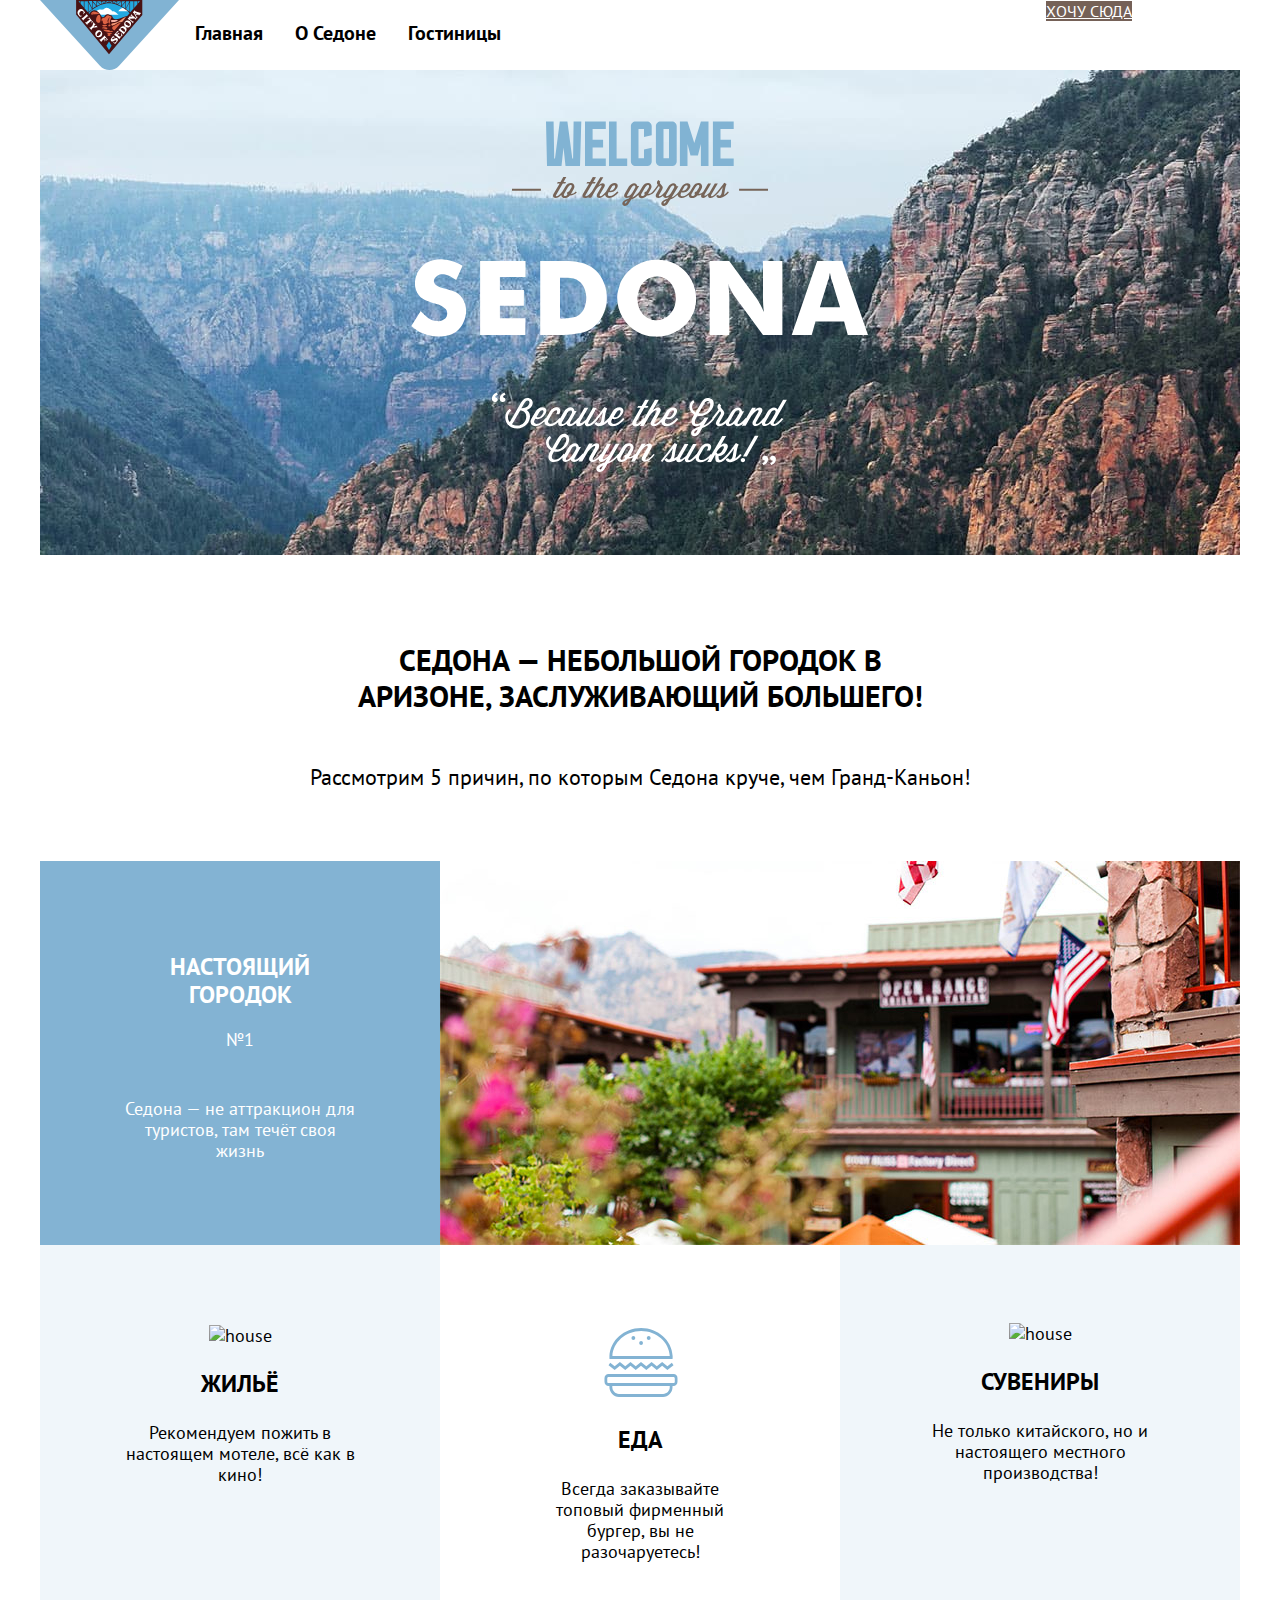
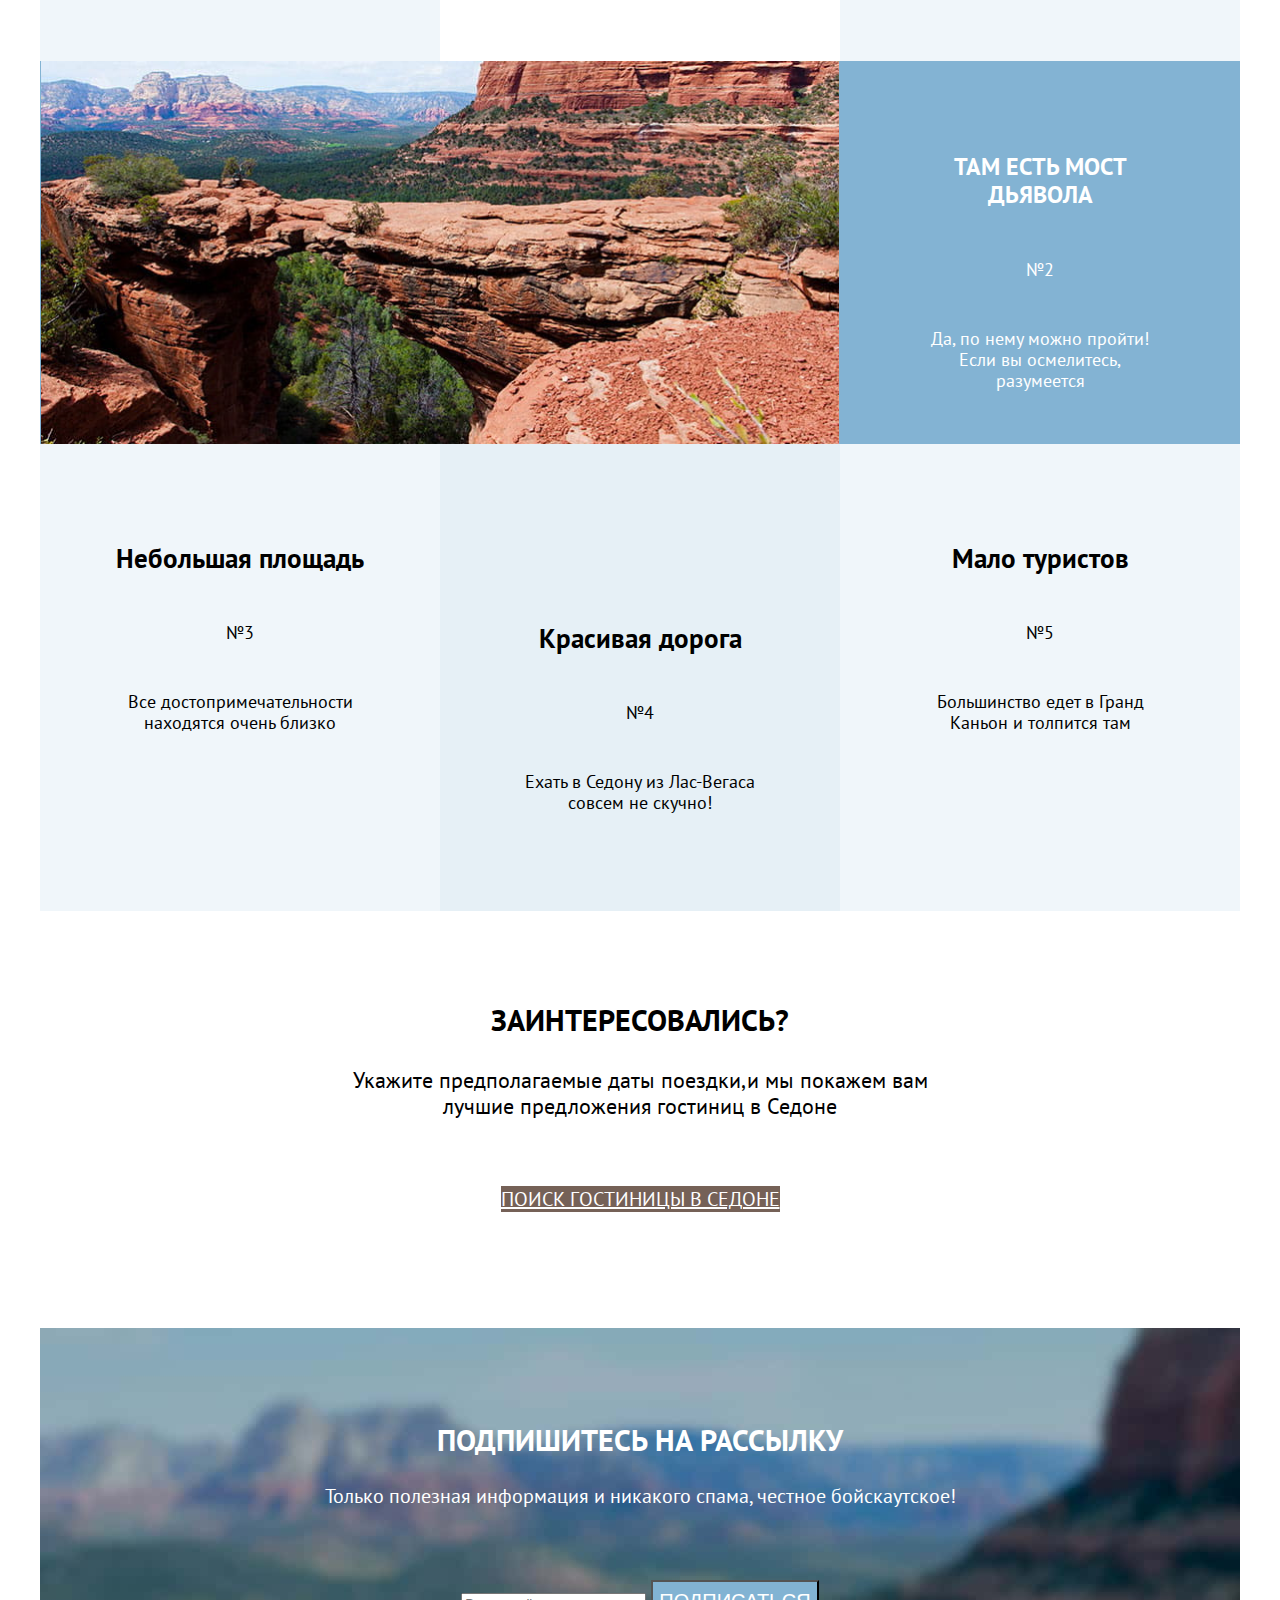
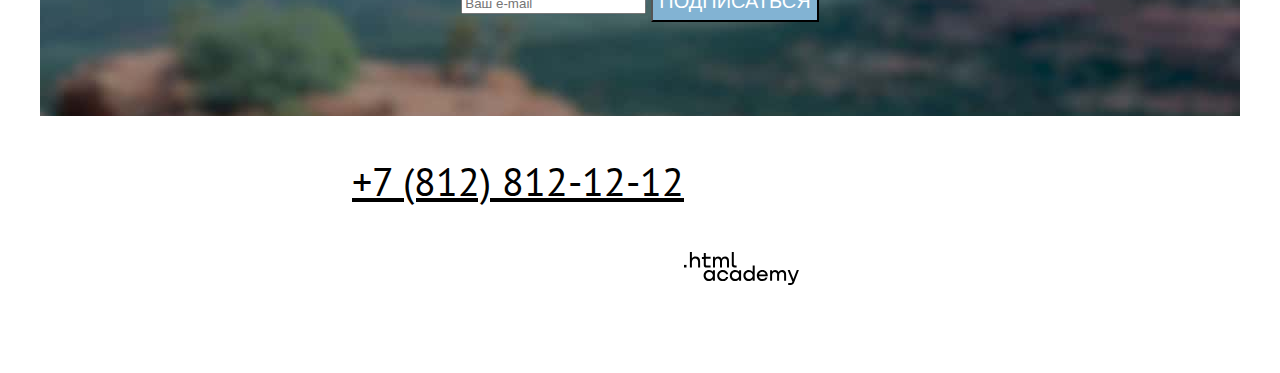
==== commit ecd7e9f0: "добавляет что-то" ====
--- a/index.html
+++ b/index.html
@@ -1,150 +1,169 @@
 <!DOCTYPE html>
 <html lang="ru">
+
   <head>
     <meta charset="utf-8">
     <title>Седона</title>
     <link rel="stylesheet" href="styles/styles.css">
   </head>
+
   <body>
+    <div class="page-container">
+      <header class="page-header">
+        <img class="navigation-logo" src="./images/main-logo.svg" width="139" height="70" alt="Логотип Седона">
+        <nav class="navigation">
+          <ul class="navigation-list">
+            <li class="navigation-item">
+              <a class="navigation-link navigation-link-current">Главная</a>
+            </li>
+            <li class="navigation-item">
+              <a class="navigation-link" href="about.html">О Седоне</a>
+            </li>
+            <li class="navigation-item">
+              <a class="navigation-link" href="catalog.html">Гостиницы</a>
+            </li>
+          </ul>
+          <ul class="navigation-list navigation-user">
+            <li class="navigation-item">
+              <a class="navigation-link" href="#"><span class="visually-hidden">Поиск</span></a>
+            </li>
+            <li class="navigation-item">
+              <a class="navigation-link" href="#"><span class="visually-hidden">Избранное</span></a>
+            </li>
+            <li class="navigation-item">
+              <a class="navigation-buttom" href="#">Хочу сюда</a>
+            </li>
+          </ul>
+        </nav>
+      </header>
 
+      <main class="main-container main-index">
+        <a class="visually-hidden">Добро пожаловать в Седону</a>
+        <div class="background">
+          <img class="main-logo" src="./images/welcome-logo.svg" width="458" height="352"
+            alt="Welcome to the gorgeous Sedona">
+        </div>
 
-  <header class="page-header">
-    <img class="page-header-logo" src="./images/main-logo.svg" width="139" height="70" alt="Логотип Седона">
-      <nav class="navigation">
-        <ul class="navigation-list">
-          <li class="navigation-item">
-            <a class="navigation-link navigation-link-current">Главная</a>
-          </li>
-          <li class="navigation-item">
-            <a class="navigation-link" href="about.html">О Седоне</a>
-          </li>
-          <li class="navigation-item">
-            <a class="navigation-link" href="catalog.html">Гостиницы</a>
-          </li>
-        </ul>
-      </nav>
-        <ul class="navigation-user">
-          <li class="navigation-item">
-            <a class="navigation-link" href="#"><span class="visually-hidden">Поиск</span></a>
-          </li>
-          <li class="navigation-item">
-            <a class="navigation-link" href="#"><span class="visually-hidden">Избранное</span></a>
-          </li>
-          <li class="navigation-item">
-            <a class="navigation-buttom" href="#">Хочу сюда</a>
-          </li>
-        </ul>
-   </header>
-
-<main class="main-index">
-  <div>
-    <a class="visually-hiden">Добро пожаловать в Седону</a>
-    <img class="logo" src="./images/welcome-logo.svg" width="458" height="352" alt="Welcome to the gorgeous Sedona">
-  </div>
-  <section class="advantages">
-    <h1 class="main-title">Седона — небольшой городок в Аризоне, заслуживающий большего!</h1>
-      <p class="main-description">Рассмотрим 5 причин, по которым Седона круче, чем Гранд-Каньон!</p>
-        <ol class="advantages-list">
-          <li class="advantages-item">
-            <div class="advantages-card">
-              <h2 class="advantages-title-white">Настоящий городок</h2>
-              <p class="advantages-description">№1</p>
-              <p class="advantages-description">Седона — не аттракцион для туристов, там течёт своя жизнь</p>
-              <img src="./images/view-sedona.jpg" width="800" height="384" alt="Вид на каньон Седоны">
+        <div class="main-description">
+          <h1 class="main-title">Седона — небольшой городок в Аризоне, заслуживающий большего!</h1>
+          <p class="main-title-description">Рассмотрим 5 причин, по которым Седона круче, чем Гранд-Каньон!</p>
+        </div>
+        <section class="advantages">
+          <ol class="advantages-list">
+            <li class="advantages-item">
+              <div class="advantages-card advantages-1">
+                <div class="card">
+                  <h2 class="advantages-title-white">Настоящий городок</h2>
+                  <p class="advantages-number">№1</p>
+                  <p class="advantages-description">Седона — не аттракцион для туристов, там течёт своя жизнь</p>
+                </div>
+                <img src="./images/view-sedona.jpg" width="800" height="384" alt="Вид на каньон Седоны">
+              </div>
+              <ul class="advantages-2">
+                <li class="advantages-house advantages-item">
+                  <div class="card">
+                    <img class="advantages-icon house" src="images/icon_house.svg" width="75" height="72" alt="house">
+                    <h3 class="advantages-title advantages-title-2" advantages-title-2>Жильё</h3>
+                    <p class="advantages-description-2">Рекомендуем пожить в настоящем мотеле, всё как в кино!</p>
+                  </div>
+                </li>
+                <li class="advantages-meal advantages-item">
+                  <div class="card">
+                    <img class="advantages-icon meal" src="images/icon_meal.svg" width="75" height="72" alt="house">
+                    <h3 class="advantages-title advantages-title-2">Еда</h3>
+                    <p class="advantages-description-2">Всегда заказывайте топовый фирменный бургер, вы не разочаруетесь!
+                    </p>
+                  </div>
+                </li>
+                <li class="advantages-souvenirs advantages-item">
+                  <div class="card">
+                    <img class="advantages-icon present" src="images/icon_present.svg" width="75" height="72" alt="house">
+                    <h3 class="advantages-title advantages-title-2">Сувениры</h3>
+                    <p class="advantages-description-2">Не только китайского, но и настоящего местного производства!</p>
+                  </div>
+                </li>
+              </ul>
+            </li>
+            <li class="advantages-bridge advantages-item">
+              <div class="advantages-3">
+                <img src="./images/photo-canion.jpg" width="800" height="383" alt="вид на каньон">
+                <div class="card">
+                  <h2 class="advantages-title-white">Там есть мост дьявола</h2>
+                  <p class="advantages-description-number">№2</p>
+                  <p class="advantages-description">Да, по нему можно пройти! Если вы осмелитесь, разумеется</p>
+                </div>
+              </div>
+            </li>
+            <div class="advantages-4">
+              <li class=" card advantages-square advantages-item">
+                <h2 class="advantages-title-4">Небольшая площадь</h2>
+                <p class="advantages-description">№3</p>
+                <p class="advantages-description">Все достопримечательности находятся очень близко</p>
+              </li>
+              <li class=" card advantages-road advantages-item">
+                <h2 class="advantages-title-4">Красивая дорога</h2>
+                <p class="advantages-description">№4</p>
+                <p class="advantages-description">Ехать в Седону из Лас-Вегаса совсем не скучно!</p>
+              </li>
+              <li class=" card advantages-tourists advantages-item">
+                <h2 class="advantages-title-4">Мало туристов</h2>
+                <p class="advantages-description">№5</p>
+                <p class="advantages-description">Большинство едет в Гранд Каньон и толпится там</p>
+              </li>
             </div>
-            <ul>
-              <li class="advantages-house">
-                <div class="card">
-                <h3 class="advantages-title">Жильё</h3>
-                <p class="advantages-description">Рекомендуем пожить в настоящем мотеле, всё как в кино!</p>
-                </div>
-              </li>
-              <li class="advantages-meal">
-                <div class="card">
-                <h3 class="advantages-title">Еда</h3>
-                <p class="advantages-description">Всегда заказывайте топовый фирменный бургер, вы не разочаруетесь!</p>
-                </div>
-              </li>
-              <li class="advantages-souvenirs">
-                <div class="card">
-                <h3 class="advantages-title">Сувениры</h3>
-                <p class="advantages-description">Не только китайского, но и настоящего местного производства!</p>
-                </div>
-              </li>
-            </ul>
-          </li>
-          <div>
-          <li class="advantages-bridge">
-            <h2 class="advantages-title-white">Там есть мост дьявола</h2>
-              <p class="advantages-description">№2</p>
-              <p class="advantages-description">Да, по нему можно пройти! Если вы осмелитесь, разумеется</p>
-              <img src="./images/photo-canion.jpg" width="800" height="384" alt="вид на каньон">
-            </div>
-          </li>
-          <li class="advantages-square">
-            <h2 class="advantages-title">Небольшая площадь</h2>
-              <p class="advantages-description">№3</p>
-              <p class="advantages-description">Все достопримечательности находятся очень близко</p>
-          </li>
-          <li class="advantages-road">
-            <h2 class="advantages-title">Красивая дорога</h2>
-              <p class="advantages-description">№4</p>
-              <p class="advantages-description">Ехать в Седону из Лас-Вегаса совсем не скучно!</p>
-          </li>
-          <li class="advantages-tourists">
-            <h2 class="advantages-title">Мало туристов</h2>
-              <p class="advantages-description">№5</p>
-              <p class="advantages-description">Большинство едет в Гранд Каньон и толпится там</p>
-          </li>
+        </section>
         </ol>
-    </section>
-    <section>
-      <h2 class="hoteles-titel">Заинтересовались?</h2>
-        <p class="dates"> Укажите предполагаемые даты поездки,и мы покажем вам лучшие предложения гостиниц в Седоне</p>
-        <a class="search-button" href="catalog.html">Поиск гостиницы в Седоне</a>
-    </section>
-    <section class="subscription">
-      <h2 class="subscription-title">Подпишитесь на рассылку</h2>
-        <p>Только полезная информация и никакого спама, честное бойскаутское!</p>
-        <form class="subscription-form" action="https://echo.htmlacademy.ru/" method="post">
-        <input class="field" placeholder="Ваш e-mail" type="email" name="subsription-email" id="subsription-email">
-        <button class="button-subsription-email" type="submit">Подписаться</button>
-        </form>
-    </section>
-  </main>
+        </section>
+        <section class="hotel-search">
+          <h2 class="hoteles-titel">Заинтересовались?</h2>
+          <p class="dates"> Укажите предполагаемые даты поездки,и мы покажем вам лучшие предложения гостиниц в Седоне
+          </p>
+          <a class="search-button" href="catalog.html">Поиск гостиницы в Седоне</a>
+        </section>
+        <section class="subscription">
+          <h2 class="subscription-title">Подпишитесь на рассылку</h2>
+          <p class="subscription-description">Только полезная информация и никакого спама, честное бойскаутское!</p>
+          <form class="subscription-form" action="https://echo.htmlacademy.ru/" method="post">
+            <input class="field" placeholder="Ваш e-mail" type="email" name="subsription-email" id="subsription-email">
+            <button class="button-subsription-email" type="submit">Подписаться</button>
+          </form>
+        </section>
+    </div>
+    </main>
 
     <footer class="page-footer">
-      <section class="footer-social">
-      <h2 class="visually-hidden">Контакты</h2>
-      <ul>
-        <li class="footer-social-item">
-          <a class="button" href="https://vk.com/htmlacademy">
-            <span class="visually-hidden">ВКонтакте</span>
+      <div class="page-footer-container">
+        <section class="footer-social">
+          <h2 class="visually-hidden">Контакты</h2>
+          <ul class="footer-social-list">
+            <li class="footer-social-item">
+              <a class="button" href="https://vk.com/htmlacademy">
+                <span class="visually-hidden">ВКонтакте</span>
+              </a>
+            </li>
+            <li class="footer-social-item">
+              <a class="button" href="https://t.me/htmlacademy">
+                <span class="visually-hidden">Телеграм</span>
+              </a>
+            </li>
+            <li class="footer-social-item">
+              <a class="button" href=" https://www.youtube.com/user/htmlacademyru">
+                <span class="visually-hidden">Ютуб</span>
+              </a>
+            </li>
+          </ul>
+        </section>
+        <div class="footer-contacts">
+          <h2 class="visually-hidden">Телефон</h2>
+            <a class="footer-contacts-phone" href="tel:+78128121212">+7 (812) 812-12-12</a>
+        </div>
+        <div class="footer-logo">
+          <a class="logo-html" href="https://htmlacademy.ru/">
+            <img class="footer-logo" src="./images/logo_htmlacademy.svg" width="115" height="34" alt="Логотип htmlacademy">
           </a>
-        </li>
-        <li class="footer-social-item">
-          <a class="button" href="https://t.me/htmlacademy">
-            <span class="visually-hidden">Телеграм</span>
-          </a>
-        </li>
-        <li class="footer-social-item">
-          <a class="button" href=" https://www.youtube.com/user/htmlacademyru">
-            <span class="visually-hidden">Ютуб</span>
-          </a>
-        </li>
-      </ul>
-      <div class="footer-contacts">
-        <h2 class="visually-hidden">Телефон</h2>
-        <a class="footer-contacts-phone" href="tel:+78128121212">+7 (812) 812-12-12</a>
-      </div>
-      </section>
-
-      <div>
-        <a class="logo-html" href="https://htmlacademy.ru/">
-        <img class="logo" src="./images/logo_htmlacademy.svg" width="115" height="34" alt="Логотип htmlacademy">
-        </a>
+        </div>
       </div>
     </footer>
   </body>
+
 </html>
-
--- a/styles/styles.css
+++ b/styles/styles.css
@@ -15,7 +15,15 @@
   font-display: swap;
 }
 
+html {
+  height: 100%;
+}
+
 body {
+  margin: 0;
+  display: flex;
+  flex-direction: column;
+  min-height: 100%;
   font-family: "PT Sans";
   font-size: 18px;
   line-height: 21px;
@@ -23,12 +31,76 @@
   background-color: #ffffff;
 }
 
+ .visually-hidden {
+  position: absolute;
+  width: 1px;
+  height: 1px;
+  margin: -1px;
+  padding: 0;
+  border: 0;
+  clip: rect(0 0 0 0);
+  overflow: hidden;
+}
+
+.main-container {
+  width: 1200px;
+
+}
+
+.page-container {
+  width: 1200px;
+  margin: 0 auto;
+  display: flex;
+  flex-direction: column;
+  flex-grow: 1;
+}
+
+.navigation-logo {
+  display: block;
+  width: 139px;
+  height: 70px;
+  margin: 0;
+  margin-right: 47px;
+  display: block;
+  margin: 0 auto;
+}
+
+
 .page-header {
+  display: flex;
   color: #000000;
   background: #ffffff;
 }
 
+.navigation {
+  display: flex;
+  width: 1200px;
+  margin: 0 auto;
+}
+
+.navigation-list {
+  display: flex;
+  flex-wrap: wrap;
+  width: 500px;
+  margin: 0;
+  padding: 0;
+  list-style-type: none;
+}
+
+.navigation-user {
+  max-width: 300px;
+  margin-left: auto;
+}
+
+.navigation-user .navigation-link {
+  min-width: 21px;
+  min-height: 25px;
+
+}
+
 .navigation-link {
+  display: block;
+  padding: 20px 16px;
   font-size: 20px;
   line-height: 26px;
   font-weight: 700;
@@ -38,36 +110,102 @@
   text-decoration: none;
 }
 
-.navigation-buttom, .product-card-button-brown {
+.navigation-buttom,
+.product-card-button-brown {
   font-size: 16px;
   line-height: 20px;
   text-align: center;
   color: #ffffff;
   text-transform: uppercase;
-  background-color:#756157;
+  background-color: #756157;
 }
 
 .main-index {
+  text-align: center;
   color: #000000;
   background-color: #ffffff;
-  background-image:url(../images/index-background.jpg);
+}
+
+
+
+.background {
+  background-image: url(../images/index-background.jpg);
   background-size: 100% auto;
   background-repeat: no-repeat;
+
+}
+
+.main-logo {
+  padding-bottom: 82px;
+  padding-top: 51px;
 }
 
 .main-title {
   font-size: 30px;
   line-height: 36px;
   text-transform: uppercase;
+  padding-top: 63px;
+  padding-left: 290px;
+  padding-right: 290px;
 }
 
 .main-description {
+  width: 1200px;
+  height: 282px;
+  margin: 0;
+}
+
+.main-title-description {
   font-size: 22px;
   line-height: 26px;
+  background-color: #ffffff;
+  padding-bottom: 92px;
+  padding-top: 30px;
+  margin: 0;
 }
 
 .advantages-list {
-  text-align: center;
+  margin: 0;
+  padding: 0;
+  list-style: none;
+}
+
+.advantages-1 {
+  display: flex;
+  justify-content: space-between;
+  margin: 0;
+  padding: 0;
+}
+
+.card
+{
+  margin: 0;
+  width: 400px;
+}
+
+
+.advantages-2 {
+  display: flex;
+  justify-content: space-between;
+  margin: 0;
+  padding: 0;
+  list-style: none ;
+}
+
+.advantages-3 {
+  display: flex;
+  justify-content: space-between;
+  margin: 0;
+  padding: 0;
+
+}
+
+.advantages-4 {
+  display: flex;
+  justify-content: space-between;
+  margin: 0;
+  padding: 0;
+
 }
 
 .advantages-title-white {
@@ -76,6 +214,21 @@
   text-align: center;
   text-transform: uppercase;
   color: #ffffff;
+  padding-top: 92px;
+  padding-left: 85px;
+  padding-right: 85px;
+  margin-top: 0;
+
+}
+
+.advantages-description {
+  padding-left: 85px;
+  padding-right: 85px;
+  padding-top: 30px;
+}
+
+.advantages-description-number {
+  padding-top: 30px;
 }
 
 .advantages-card {
@@ -91,53 +244,126 @@
   background-color: #83B3D3;
 }
 
-.advantages-square, .advantages-tourists,.advantages-souvenirs, .advantages-house  {
+.advantages-square,
+.advantages-tourists,
+.advantages-souvenirs,
+.advantages-house {
   text-align: center;
   background-color: #83B3D31F;
-}
-
-.advantages-road  {
+  width: 400px;
+}
+
+.advantages-title-2 {
+  font-size: 24px;
+  line-height: 28px;
+  text-transform: uppercase;
+
+}
+
+.advantages-description-2 {
+  padding-bottom: 81px;
+  padding-left: 85px;
+  padding-right: 85px;
+}
+
+.house {
+  padding-top: 80px;
+}
+.meal {
+  padding-top: 81px;
+}
+
+.present {
+  padding-top: 78px;
+}
+
+.advantages-meal {
+  text-align: center;
+}
+
+.advantages-road {
+  padding-top: 80px;
+  padding-bottom: 80px;
   text-align: center;
   background-color: #83B3D333;
+}
+
+.advantages-title-4 {
+  margin-top: 104px;
 }
 
 .hoteles-titel {
   font-size: 30px;
   line-height: 36px;
   text-transform: uppercase;
-}
-
-.dates{
+  padding-top: 91px;
+  padding-bottom: 29px;
+  margin: 0;
+}
+
+.dates {
   font-size: 22px;
   line-height: 26px;
-}
-
-.search-button{
+  margin: 0;
+  padding-bottom: 67px;
+  padding-left: 304px;
+  padding-right: 304px;
+}
+
+.search-button {
   font-size: 20px;
   line-height: 26px;
   text-align: center;
   color: #ffffff;
   text-transform: uppercase;
-  background-color:#756157;
-}
-
-.subscription{
+  background-color: #756157;
+  margin: 0;
+  margin-bottom: 105px;
+
+}
+
+.hotel-search {
+  width: 1200px;
+  height: 417px;
+}
+
+.subscription {
   font-size: 20px;
   line-height: 36px;
-  text-align: center;
-  color: #ffffff;
-  text-align: center;
-  background-image:url(../images/background.jpg);
+  color: #ffffff;
+  text-align: center;
+  background-image: url(../images/background.jpg);
   background-size: 100% auto;
-}
-
-.button-subsription-email{
+  margin-bottom: 45px;
+}
+
+.subscription-title {
+  text-transform: uppercase;
+  padding-top: 94px;
+  margin: 0;
+  padding-left: 362px;
+  padding-right: 362px;
+}
+
+.subscription-description {
+  padding-top: 29x;
+  padding-bottom: 46px;
+}
+
+.button-subsription-email {
   font-size: 20px;
   line-height: 36px;
   text-align: center;
   color: #ffffff;
   text-transform: uppercase;
-  background-color:#82B3D3;
+  background-color: #82B3D3;
+  margin-bottom: 94px;
+}
+
+.page-footer-container {
+  display: flex;
+  margin: 0 auto;
+  width: 1200px;
 }
 
 .page-footer {
@@ -145,33 +371,54 @@
   line-height: 40px;
   text-align: center;
   color: #000000;
-  background-color:#ffffff;
+  background-color: #ffffff;
+  width: 1200px;
+}
+
+
+.footer-social-item{
+  list-style: none;
+  margin-right: 8px;
+  width: 56px;
+  height: 44px;
+}
+
+.footer-social-item:nth-child(1n) {
+  margin-left: 0;
 }
 
 .footer-contacts-phone {
+  padding-bottom: 35px;
+  padding-left: 248px;
   font-size: 40px;
   line-height: 40px;
   text-align: center;
   color: #000000;
-  background-color:#ffffff
-}
-
-.product-card-button-favorite{
+  background-color: #ffffff
+}
+
+.footer-logo{
+  padding-top: 45px;
+
+
+}
+
+.product-card-button-favorite {
   font-size: 16px;
   line-height: 20px;
   text-align: center;
   color: #ffffff;
   text-transform: uppercase;
-  background-color:#82B3D3;
-}
-
-.product-rating{
+  background-color: #82B3D3;
+}
+
+.product-rating {
   font-size: 16px;
   line-height: 20px;
   text-align: center;
   color: #333333;
   text-transform: uppercase;
-  background-color:#F2F2F2;
+  background-color: #F2F2F2;
 }
 
 .product-card-link {
@@ -185,10 +432,12 @@
 
 .catalog-hotels {
   background-color: #83B3D3;
-  background-image:url(../images/background-catalog.jpg);
+  background-image: url(../images/background-catalog.jpg);
   background-size: 100% auto;
   background-repeat: no-repeat;
 }
+
+
 
 .inner-header-title {
   font-size: 60px;
@@ -199,7 +448,7 @@
 
 
 .breadcrumbs {
-  color: ##FFFFFF;
+  color: #FFFFFF;
 }
 
 .breadcrumbs-link {
@@ -219,16 +468,17 @@
   color: #FFFFFF;
 }
 
-.button-catalog{
+.button-catalog {
   font-size: 20px;
   line-height: 14px;
   text-align: center;
   color: #ffffff;
   text-transform: uppercase;
-  background-color:#82B3D3;
-}
-
-.product-card-type, .product-card-price {
+  background-color: #82B3D3;
+}
+
+.product-card-type,
+.product-card-price {
   font-size: 18px;
   line-height: 21px;
   font-weight: 400;
@@ -237,13 +487,19 @@
 
 .pagination-link {
   color: #ffffff;
-  background-color:#82B3D3;
+  background-color: #82B3D3;
   text-decoration: none;
   font-size: 20px;
-  line-height:  36px; ;
+  line-height: 36px;
+  ;
 }
 
 .pagination-current {
   color: #000000;
-  background-color:#F2F2F2;
-}
+  background-color: #F2F2F2;
+}
+
+img {
+  max-width: 100%;
+  object-fit: contain;
+}
